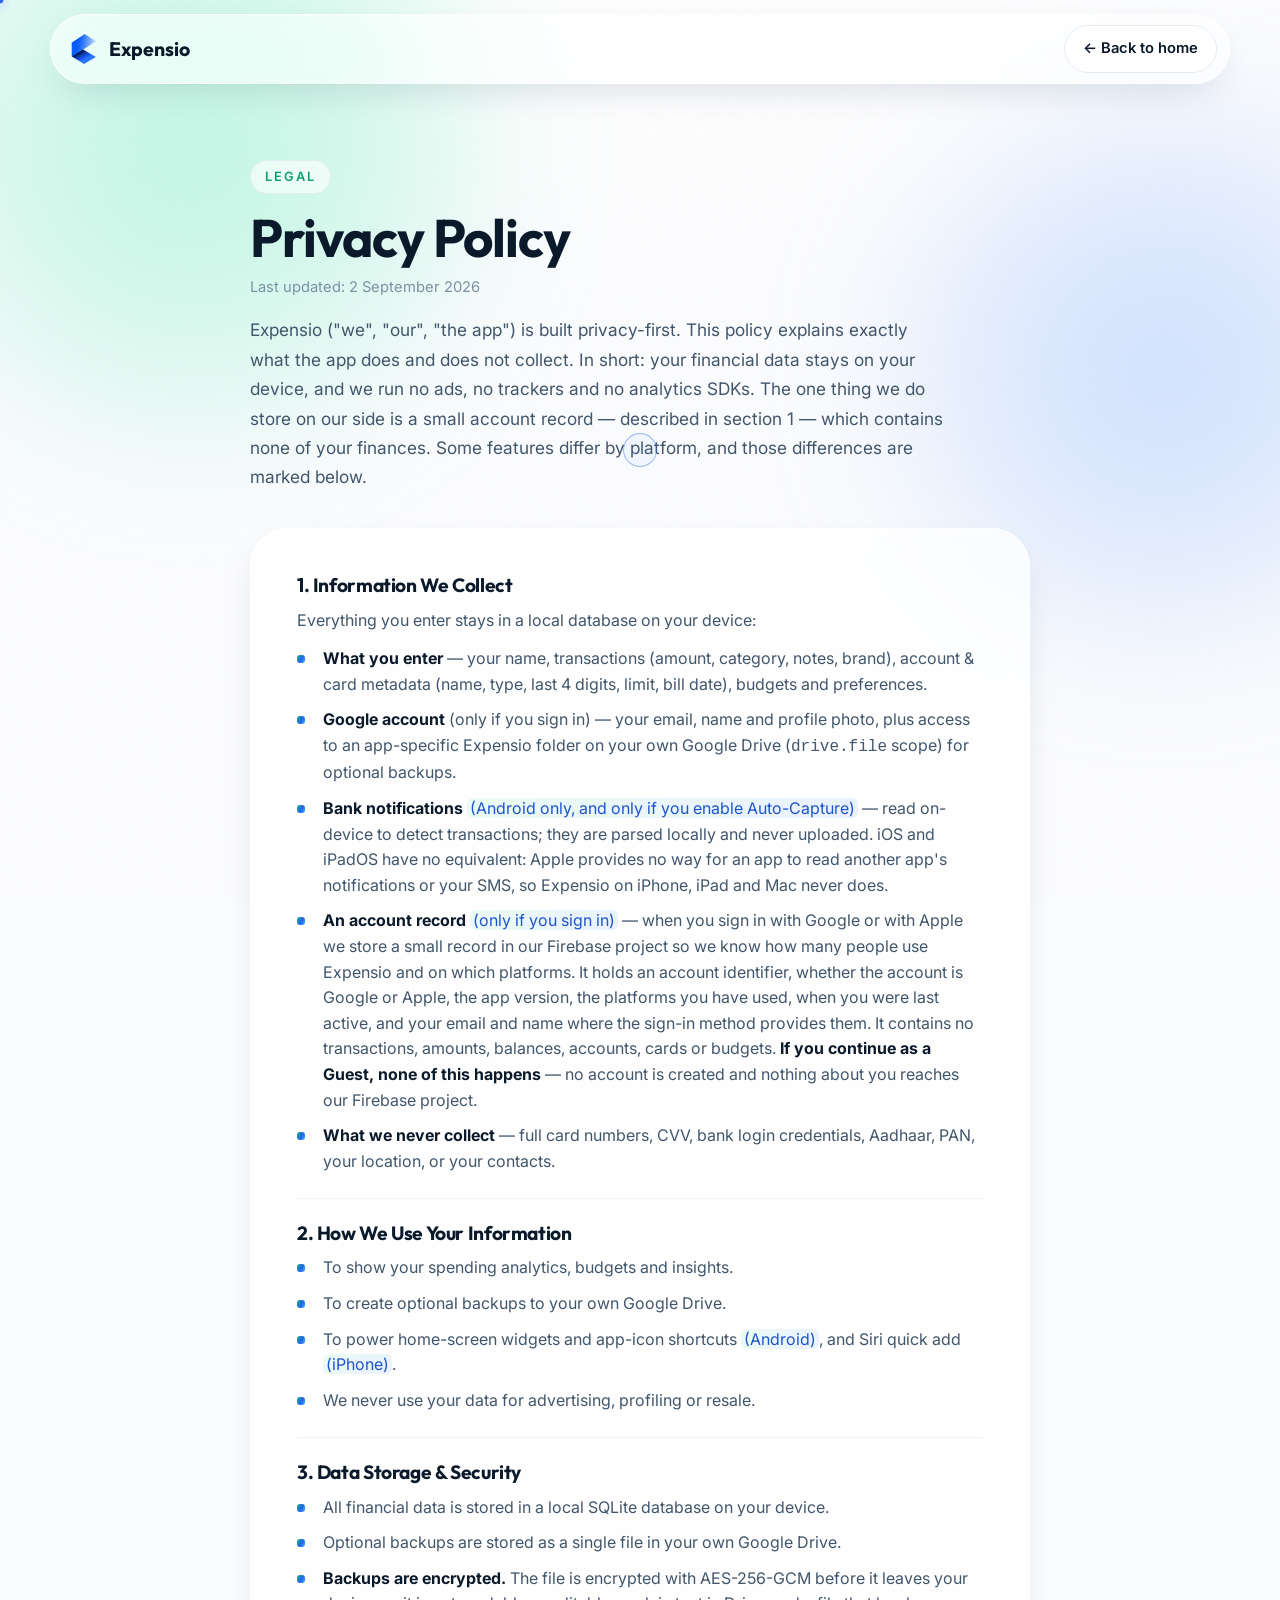
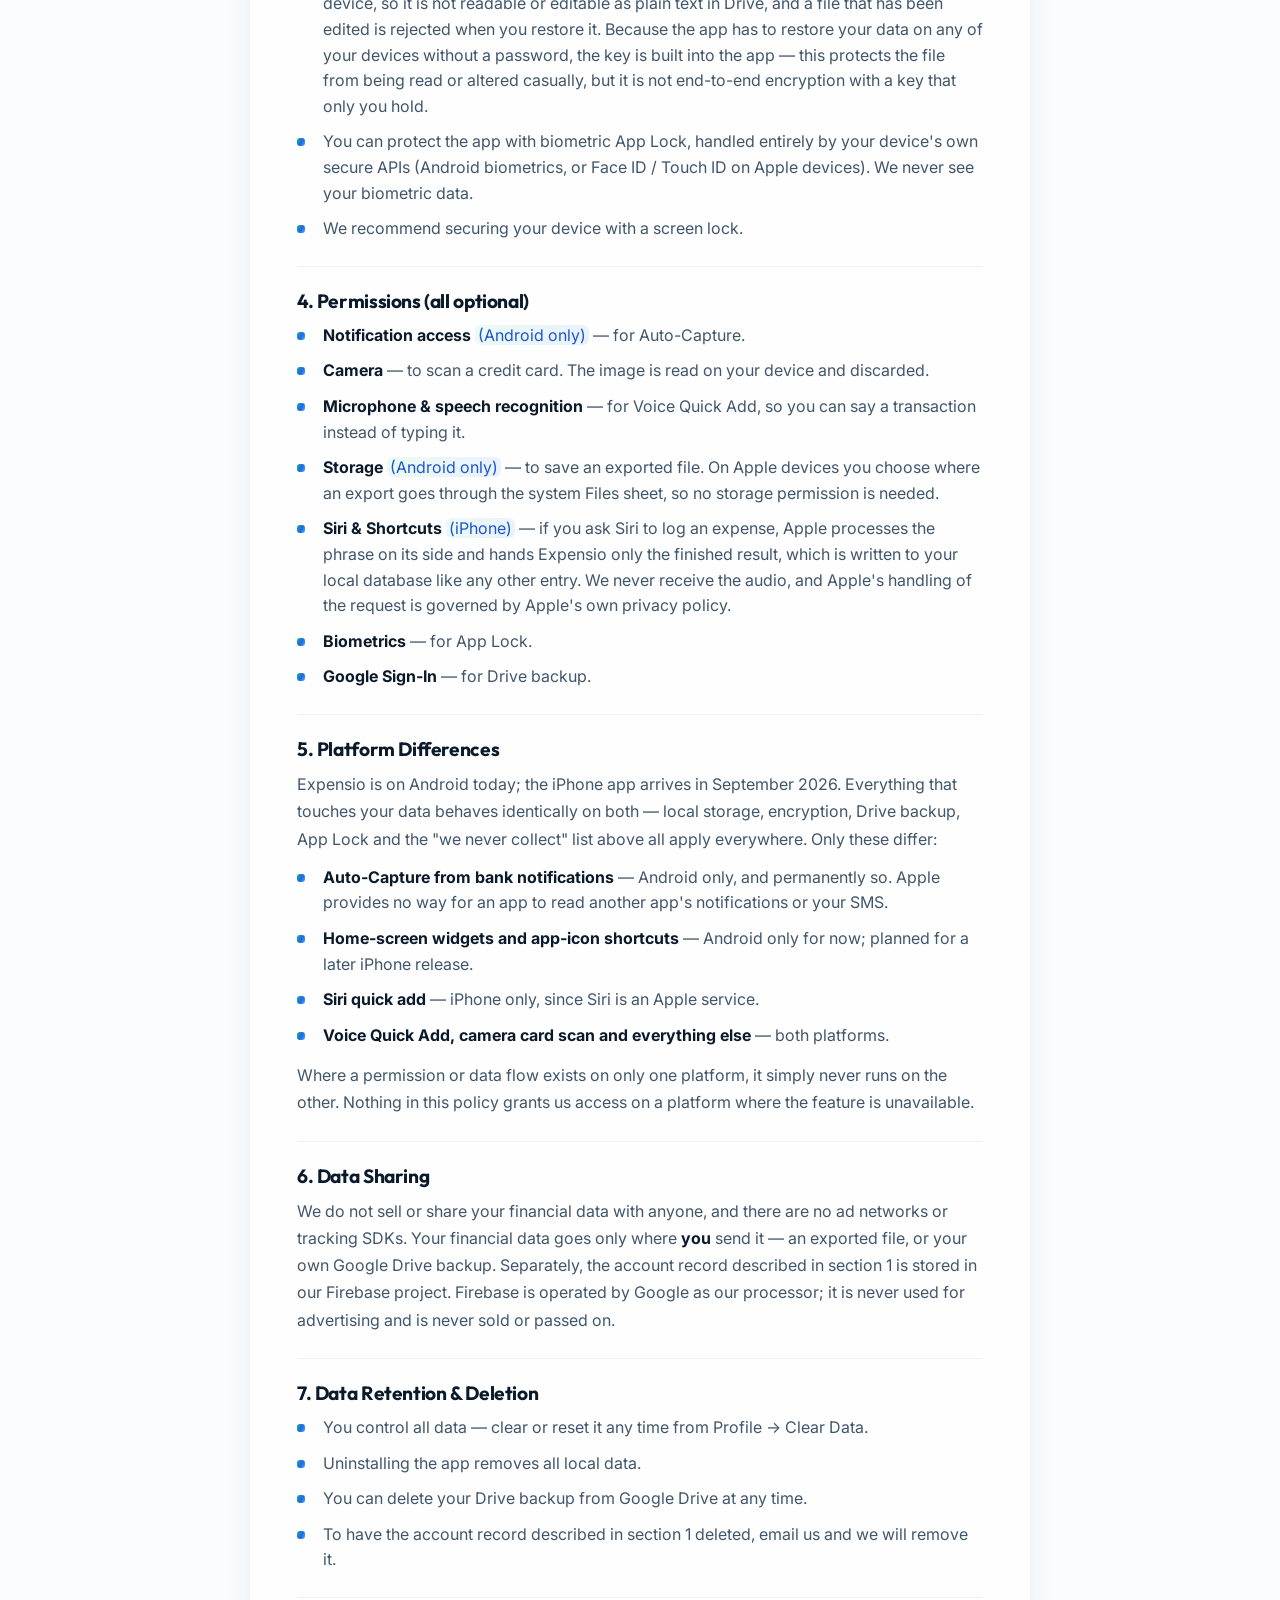
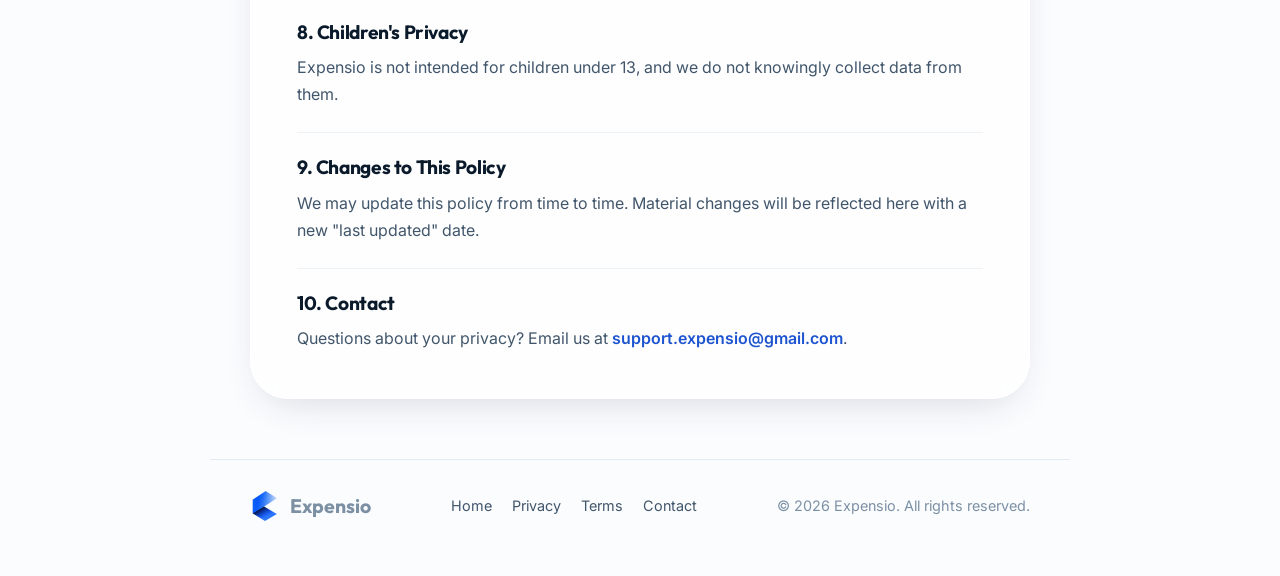
==== privacy.html @ c3a5a6cb "Add Expensio marketing site and web app Initial upload of the static site (landing page, web app, pr" ====
<!DOCTYPE html>
<html lang="en">
<head>
<meta charset="UTF-8" />
<meta name="viewport" content="width=device-width, initial-scale=1.0" />
<title>Privacy Policy — Expensio</title>
<meta name="description" content="Expensio is built privacy-first. Read exactly what the app does and does not collect — your financial data stays on your device." />
<link rel="icon" type="image/png" href="assets/mark.png?v=20260828" />
<link rel="preconnect" href="https://fonts.googleapis.com" />
<link rel="preconnect" href="https://fonts.gstatic.com" crossorigin />
<link href="https://fonts.googleapis.com/css2?family=Outfit:wght@400;500;600;700;800&family=Inter:wght@400;500;600;700&family=JetBrains+Mono:wght@500;600;700&display=swap" rel="stylesheet" />
<link rel="stylesheet" href="styles.css?v=20260828" />
</head>
<body>

<div class="mesh" aria-hidden="true">
  <span class="blob blob--mint"></span>
  <span class="blob blob--blue"></span>
  <div class="grain"></div>
</div>

<header class="nav" id="nav">
  <div class="nav__inner">
    <a href="index.html" class="brand"><img src="assets/mark.png?v=20260828" alt="" class="brand__mark" width="120" height="120" /><span class="brand__name">Expensio</span></a>
    <a href="index.html" class="btn btn--ghost btn--sm" style="margin-left:auto">← Back to home</a>
  </div>
</header>

<main class="legal">
  <span class="legal__eyebrow">Legal</span>
  <h1>Privacy Policy</h1>
  <p class="legal__updated">Last updated: 2 September 2026</p>
  <p class="legal__intro">Expensio ("we", "our", "the app") is built privacy-first. This policy explains exactly what the app does and does not collect. In short: your financial data stays on your device, and we run no ads, no trackers and no analytics SDKs. The one thing we do store on our side is a small account record — described in section 1 — which contains none of your finances. Some features differ by platform, and those differences are marked below.</p>

  <div class="legal__doc">
    <section>
      <h2>1. Information We Collect</h2>
      <p>Everything you enter stays in a local database on your device:</p>
      <ul>
        <li><strong>What you enter</strong> — your name, transactions (amount, category, notes, brand), account &amp; card metadata (name, type, last 4 digits, limit, bill date), budgets and preferences.</li>
        <li><strong>Google account</strong> (only if you sign in) — your email, name and profile photo, plus access to an app-specific Expensio folder on your own Google Drive (<code>drive.file</code> scope) for optional backups.</li>
        <li><strong>Bank notifications</strong> <em>(Android only, and only if you enable Auto-Capture)</em> — read on-device to detect transactions; they are parsed locally and never uploaded. iOS and iPadOS have no equivalent: Apple provides no way for an app to read another app's notifications or your SMS, so Expensio on iPhone, iPad and Mac never does.</li>
        <li><strong>An account record</strong> <em>(only if you sign in)</em> — when you sign in with Google or with Apple we store a small record in our Firebase project so we know how many people use Expensio and on which platforms. It holds an account identifier, whether the account is Google or Apple, the app version, the platforms you have used, when you were last active, and your email and name where the sign-in method provides them. It contains no transactions, amounts, balances, accounts, cards or budgets. <strong>If you continue as a Guest, none of this happens</strong> — no account is created and nothing about you reaches our Firebase project.</li>
        <li><strong>What we never collect</strong> — full card numbers, CVV, bank login credentials, Aadhaar, PAN, your location, or your contacts.</li>
      </ul>
    </section>
    <section>
      <h2>2. How We Use Your Information</h2>
      <ul>
        <li>To show your spending analytics, budgets and insights.</li>
        <li>To create optional backups to your own Google Drive.</li>
        <li>To power home-screen widgets and app-icon shortcuts <em>(Android)</em>, and Siri quick add <em>(iPhone)</em>.</li>
        <li>We never use your data for advertising, profiling or resale.</li>
      </ul>
    </section>
    <section>
      <h2>3. Data Storage &amp; Security</h2>
      <ul>
        <li>All financial data is stored in a local SQLite database on your device.</li>
        <li>Optional backups are stored as a single file in your own Google Drive.</li>
        <li><strong>Backups are encrypted.</strong> The file is encrypted with AES-256-GCM before it leaves your device, so it is not readable or editable as plain text in Drive, and a file that has been edited is rejected when you restore it. Because the app has to restore your data on any of your devices without a password, the key is built into the app — this protects the file from being read or altered casually, but it is not end-to-end encryption with a key that only you hold.</li>
        <li>You can protect the app with biometric App Lock, handled entirely by your device's own secure APIs (Android biometrics, or Face ID / Touch ID on Apple devices). We never see your biometric data.</li>
        <li>We recommend securing your device with a screen lock.</li>
      </ul>
    </section>
    <section>
      <h2>4. Permissions (all optional)</h2>
      <ul>
        <li><strong>Notification access</strong> <em>(Android only)</em> — for Auto-Capture.</li>
        <li><strong>Camera</strong> — to scan a credit card. The image is read on your device and discarded.</li>
        <li><strong>Microphone &amp; speech recognition</strong> — for Voice Quick Add, so you can say a transaction instead of typing it.</li>
        <li><strong>Storage</strong> <em>(Android only)</em> — to save an exported file. On Apple devices you choose where an export goes through the system Files sheet, so no storage permission is needed.</li>
        <li><strong>Siri &amp; Shortcuts</strong> <em>(iPhone)</em> — if you ask Siri to log an expense, Apple processes the phrase on its side and hands Expensio only the finished result, which is written to your local database like any other entry. We never receive the audio, and Apple's handling of the request is governed by Apple's own privacy policy.</li>
        <li><strong>Biometrics</strong> — for App Lock.</li>
        <li><strong>Google Sign-In</strong> — for Drive backup.</li>
      </ul>
    </section>
    <section>
      <h2>5. Platform Differences</h2>
      <p>Expensio is on Android today; the iPhone app arrives in September 2026. Everything that touches your data behaves identically on both — local storage, encryption, Drive backup, App Lock and the "we never collect" list above all apply everywhere. Only these differ:</p>
      <ul>
        <li><strong>Auto-Capture from bank notifications</strong> — Android only, and permanently so. Apple provides no way for an app to read another app's notifications or your SMS.</li>
        <li><strong>Home-screen widgets and app-icon shortcuts</strong> — Android only for now; planned for a later iPhone release.</li>
        <li><strong>Siri quick add</strong> — iPhone only, since Siri is an Apple service.</li>
        <li><strong>Voice Quick Add, camera card scan and everything else</strong> — both platforms.</li>
      </ul>
      <p>Where a permission or data flow exists on only one platform, it simply never runs on the other. Nothing in this policy grants us access on a platform where the feature is unavailable.</p>
    </section>
    <section>
      <h2>6. Data Sharing</h2>
      <p>We do not sell or share your financial data with anyone, and there are no ad networks or tracking SDKs. Your financial data goes only where <strong>you</strong> send it — an exported file, or your own Google Drive backup. Separately, the account record described in section 1 is stored in our Firebase project. Firebase is operated by Google as our processor; it is never used for advertising and is never sold or passed on.</p>
    </section>
    <section>
      <h2>7. Data Retention &amp; Deletion</h2>
      <ul>
        <li>You control all data — clear or reset it any time from Profile → Clear Data.</li>
        <li>Uninstalling the app removes all local data.</li>
        <li>You can delete your Drive backup from Google Drive at any time.</li>
        <li>To have the account record described in section 1 deleted, email us and we will remove it.</li>
      </ul>
    </section>
    <section>
      <h2>8. Children's Privacy</h2>
      <p>Expensio is not intended for children under 13, and we do not knowingly collect data from them.</p>
    </section>
    <section>
      <h2>9. Changes to This Policy</h2>
      <p>We may update this policy from time to time. Material changes will be reflected here with a new "last updated" date.</p>
    </section>
    <section>
      <h2>10. Contact</h2>
      <p>Questions about your privacy? Email us at <a href="mailto:support.expensio@gmail.com">support.expensio@gmail.com</a>.</p>
    </section>
  </div>
</main>

<footer class="legal__footer">
  <a href="index.html" class="brand"><img src="assets/mark.png?v=20260828" alt="" class="brand__mark" width="120" height="120" /><span class="brand__name">Expensio</span></a>
  <div class="legal__footlinks"><a href="index.html">Home</a><a href="privacy.html">Privacy</a><a href="terms.html">Terms</a><a href="mailto:support.expensio@gmail.com">Contact</a></div>
  <span>© 2026 Expensio. All rights reserved.</span>
</footer>

<script src="script.js?v=20260828"></script>
</body>
</html>
---- styles.css ----
/* ============================================================
   EXPENSIO — premium light marketing site
   Aesthetic: quiet-luxury fintech · warm white · mint+blue mesh
   ============================================================ */

:root{
  /* palette */
  --ink:        #0B1A2B;
  --ink-soft:   #41566B;
  --ink-faint:  #7C90A4;
  --line:       #E4ECF3;
  --line-soft:  #EEF3F8;
  --paper:      #FBFCFE;
  --paper-2:    #F4F8FB;
  --white:      #FFFFFF;

  --blue:       #2563EB;
  --blue-600:   #1E54CF;
  --blue-300:   #7CA8FF;
  --sky:        #38BDF8;
  --green:      #10B981;
  --green-600:  #0E9F70;
  --mint:       #34D399;
  --teal:       #14B8A6;
  --expense:    #E5484D;

  --grad-brand: linear-gradient(120deg,#10B981 0%,#2563EB 55%,#38BDF8 100%);
  --grad-soft:  linear-gradient(135deg,#EAFBF3 0%,#EAF1FF 100%);

  --shadow-sm:  0 2px 8px rgba(16,40,70,.05);
  --shadow-md:  0 14px 40px -16px rgba(16,40,70,.20);
  --shadow-lg:  0 40px 90px -30px rgba(16,40,70,.32);
  --shadow-glass: 0 20px 60px -22px rgba(20,70,120,.28);

  --r-sm: 14px; --r-md: 20px; --r-lg: 28px; --r-xl: 38px;
  --maxw: 1180px;
  --ease: cubic-bezier(.2,.7,.2,1);

  --font-d: "Outfit", system-ui, sans-serif;
  --font-b: "Inter", system-ui, sans-serif;
  --font-mono: "JetBrains Mono", ui-monospace, "SF Mono", monospace;
}

/* numerical / financial values — JetBrains Mono, tabular */
.mono,.count,.stat b,.tl__ver,.txn__amt,.capturedrow__amt,.hero__trust strong,
.nw-card b,.an-total,.bd-card .row b,.cc__no,.cc__btm b,.finalcta__meta{
  font-family:var(--font-mono);font-feature-settings:"tnum" 1,"ss01" 1;letter-spacing:-.01em
}

*{box-sizing:border-box;margin:0;padding:0}
html{scroll-behavior:smooth;-webkit-text-size-adjust:100%}
body{
  font-family:var(--font-b);
  background:var(--paper);
  color:var(--ink);
  line-height:1.6;
  font-size:17px;
  overflow-x:hidden;
  -webkit-font-smoothing:antialiased;
  text-rendering:optimizeLegibility;
}
a{color:inherit;text-decoration:none}
img{max-width:100%;display:block}
em{font-style:normal;background:var(--grad-soft);padding:0 .18em;border-radius:6px;color:var(--blue-600)}

h1,h2,h3,h4,h5{font-family:var(--font-d);font-weight:700;letter-spacing:-.02em;line-height:1.05;color:var(--ink)}
.grad-text{background:var(--grad-brand);-webkit-background-clip:text;background-clip:text;color:transparent}

/* ============ gradient mesh background ============ */
.mesh{position:fixed;inset:0;z-index:-2;overflow:hidden;background:
  radial-gradient(120% 80% at 50% -10%,#fff 0%,var(--paper) 55%);
}
.blob{position:absolute;border-radius:50%;filter:blur(70px);opacity:.5;will-change:transform}
.blob--mint{width:46vw;height:46vw;background:radial-gradient(circle,#7af0c4,#34d39900);top:-12vw;left:-8vw;animation:drift1 22s var(--ease) infinite alternate}
.blob--blue{width:42vw;height:42vw;background:radial-gradient(circle,#9cc0ff,#2563eb00);top:8vw;right:-12vw;animation:drift2 26s var(--ease) infinite alternate}
.blob--teal{width:34vw;height:34vw;background:radial-gradient(circle,#86f3e2,#14b8a600);top:120vh;left:-6vw;animation:drift1 28s var(--ease) infinite alternate}
.blob--sky{width:38vw;height:38vw;background:radial-gradient(circle,#bfe6ff,#38bdf800);top:210vh;right:-8vw;animation:drift2 30s var(--ease) infinite alternate}
@keyframes drift1{to{transform:translate3d(6vw,5vw,0) scale(1.12)}}
@keyframes drift2{to{transform:translate3d(-5vw,4vw,0) scale(1.08)}}
.grain{position:absolute;inset:0;opacity:.035;mix-blend-mode:multiply;
  background-image:url("data:image/svg+xml,%3Csvg xmlns='http://www.w3.org/2000/svg' width='160' height='160'%3E%3Cfilter id='n'%3E%3CfeTurbulence type='fractalNoise' baseFrequency='.9' numOctaves='2'/%3E%3C/filter%3E%3Crect width='100%25' height='100%25' filter='url(%23n)'/%3E%3C/svg%3E")}

/* ============ shared layout ============ */
section{position:relative;padding:120px clamp(20px,5vw,40px);max-width:var(--maxw);margin:0 auto}
.eyebrow{display:inline-block;font-family:var(--font-b);font-weight:600;font-size:.8rem;letter-spacing:.16em;text-transform:uppercase;color:var(--green-600);margin-bottom:18px;
  padding:6px 14px;border:1px solid var(--line);border-radius:100px;background:rgba(255,255,255,.6);backdrop-filter:blur(8px)}
.sec-head{text-align:center;max-width:720px;margin:0 auto 70px}
.sec-head h2{font-size:clamp(2rem,4.6vw,3.4rem)}
.sec-sub{margin-top:18px;color:var(--ink-soft);font-size:1.12rem}

/* ============ buttons ============ */
.btn{display:inline-flex;align-items:center;gap:10px;font-family:var(--font-b);font-weight:600;
  border-radius:100px;padding:15px 26px;transition:transform .3s var(--ease),box-shadow .3s var(--ease),background .3s;cursor:pointer;border:none;font-size:1rem;white-space:nowrap}
.btn:active{transform:scale(.97)}
.btn--play{background:var(--ink);color:#fff;box-shadow:0 14px 30px -12px rgba(11,26,43,.6)}
.btn--play:hover{transform:translateY(-3px);box-shadow:0 22px 44px -14px rgba(11,26,43,.55)}
.btn__pg-ico{display:grid;place-items:center}
.btn__pg-txt{display:flex;flex-direction:column;line-height:1.05;text-align:left}
.btn__pg-txt small{font-size:.6rem;letter-spacing:.12em;opacity:.7;font-weight:500;text-transform:uppercase}
.btn__pg-txt strong{font-size:1.06rem;font-weight:700;font-family:var(--font-d)}
.btn__pg{font-size:.85rem}
.btn--ghost{background:rgba(255,255,255,.7);color:var(--ink);border:1px solid var(--line);backdrop-filter:blur(8px)}
.btn--appstore{background:var(--ink);color:#fff;box-shadow:0 14px 30px -12px rgba(11,26,43,.6)}
.btn--appstore:hover{transform:translateY(-3px);box-shadow:0 22px 44px -14px rgba(11,26,43,.55)}
.btn--ghost:hover{transform:translateY(-3px);border-color:var(--blue-300);color:var(--blue-600)}
.btn--sm{padding:11px 18px;font-size:.92rem}
.btn--lg{padding:18px 32px}

/* ============ NAV ============ */
.nav{position:fixed;top:14px;left:0;right:0;z-index:100;display:flex;justify-content:center;padding:0 16px;transition:top .4s var(--ease)}
.nav__inner{position:relative;display:flex;align-items:center;gap:24px;width:100%;max-width:var(--maxw);
  padding:10px 12px 10px 18px;border-radius:100px;
  background:rgba(255,255,255,.62);backdrop-filter:blur(18px) saturate(1.4);
  border:1px solid rgba(255,255,255,.8);box-shadow:var(--shadow-md)}
.nav__toggle{display:none;flex-direction:column;justify-content:center;align-items:center;gap:5px;
  width:42px;height:42px;border:none;background:transparent;cursor:pointer;padding:0;flex-shrink:0}
.nav__toggle span{display:block;width:21px;height:2px;background:var(--ink);border-radius:2px;transition:transform .3s var(--ease),opacity .25s}
.nav.open .nav__toggle span:nth-child(1){transform:translateY(7px) rotate(45deg)}
.nav.open .nav__toggle span:nth-child(2){opacity:0}
.nav.open .nav__toggle span:nth-child(3){transform:translateY(-7px) rotate(-45deg)}
.brand{display:flex;align-items:center;gap:10px;font-family:var(--font-d);font-weight:700;font-size:1.22rem}
.brand__mark{width:30px;height:30px;object-fit:contain}
.brand__anim{display:block;height:24px;width:auto}
.brand--anim{gap:0}
.nav__links{display:flex;gap:28px;margin-left:auto;font-size:.96rem;font-weight:500;color:var(--ink-soft)}
.nav__links a{position:relative;transition:color .2s}
.nav__links a::after{content:"";position:absolute;left:0;bottom:-5px;width:0;height:2px;background:var(--grad-brand);border-radius:2px;transition:width .3s var(--ease)}
.nav__links a:hover{color:var(--ink)}
.nav__links a:hover::after{width:100%}
.nav .btn--play{margin-left:0}
.nav.scrolled .nav__inner{background:rgba(255,255,255,.85)}

/* ============ HERO ============ */
.hero{display:grid;grid-template-columns:1.05fr 1fr;gap:40px;align-items:center;padding-top:180px;padding-bottom:80px;min-height:92vh}
.pill{display:inline-flex;align-items:center;gap:9px;font-size:.86rem;font-weight:600;color:var(--ink-soft);
  background:rgba(255,255,255,.7);border:1px solid var(--line);backdrop-filter:blur(10px);
  padding:8px 16px;border-radius:100px;box-shadow:var(--shadow-sm);margin-bottom:26px}
.pill__dot{width:8px;height:8px;border-radius:50%;background:var(--green);box-shadow:0 0 0 4px rgba(16,185,129,.18);animation:pulse 2s infinite}
@keyframes pulse{50%{box-shadow:0 0 0 8px rgba(16,185,129,0)}}
.hero__title{font-size:clamp(2rem,4.6vw,3.4rem);line-height:1.05;font-weight:800}
.hero__sub{margin-top:26px;font-size:1.2rem;color:var(--ink-soft);max-width:520px}
.hero__cta{display:flex;gap:14px;margin-top:36px;flex-wrap:wrap}
.hero__trust{display:flex;align-items:center;gap:12px;margin-top:30px;font-size:.92rem;color:var(--ink-soft)}
.stars{color:#F5A524;letter-spacing:2px;font-size:1rem}
.hero__trust strong{color:var(--ink)}
.hero__legal{margin-top:14px;font-size:.82rem;color:var(--ink-faint)}
.hero__legal a{color:var(--ink-soft);font-weight:600;text-decoration:underline;text-underline-offset:2px;transition:color .2s}
.hero__legal a:hover{color:var(--blue-600)}

/* hero stage */
.hero__stage{position:relative;height:600px;display:grid;place-items:center}
.orbit{position:absolute;border-radius:50%;border:1.5px dashed rgba(37,99,235,.14)}
.orbit--1{width:430px;height:430px}
.orbit--2{width:560px;height:560px;border-color:rgba(16,185,129,.12)}

/* floating glass cards */
.floatcard{position:absolute;background:rgba(255,255,255,.72);backdrop-filter:blur(16px) saturate(1.3);
  border:1px solid rgba(255,255,255,.9);border-radius:20px;box-shadow:var(--shadow-glass);padding:14px 16px;z-index:5}
.floatcard--chart{top:34px;left:-6px;width:178px;animation:bob 6s ease-in-out infinite}
.floatcard--txn{bottom:96px;left:-30px;width:240px;display:flex;align-items:center;gap:11px;animation:bob 7s ease-in-out infinite .6s}
.floatcard--ring{top:80px;right:-22px;width:172px;display:flex;align-items:center;gap:12px;animation:bob 6.5s ease-in-out infinite .3s}
@keyframes bob{50%{transform:translateY(-14px)}}
.floatcard__head{display:flex;justify-content:space-between;align-items:center;font-size:.78rem;color:var(--ink-soft);font-weight:600;margin-bottom:8px}
.floatcard__head .up{color:var(--green-600);font-size:.74rem}
.spark svg{width:100%;height:42px}
.txn__ico{width:38px;height:38px;border-radius:11px;background:var(--grad-soft);display:grid;place-items:center;font-size:1.1rem;flex-shrink:0}
.txn__body{display:flex;flex-direction:column;line-height:1.2;min-width:0}
.txn__t{font-size:.82rem;font-weight:700}
.txn__m{font-size:.72rem;color:var(--ink-faint);white-space:nowrap;overflow:hidden;text-overflow:ellipsis}
.txn__amt{margin-left:auto;font-weight:700;color:var(--expense);font-size:.9rem}
.ring{position:relative;width:46px;height:46px;flex-shrink:0}
.ring svg{width:46px;height:46px}
.ring b{position:absolute;inset:0;display:grid;place-items:center;font-size:.72rem;font-weight:700;color:var(--blue)}
.ring__lbl{display:flex;flex-direction:column;line-height:1.25}
.ring__lbl span{font-size:.82rem;font-weight:700}
.ring__lbl small{font-size:.7rem;color:var(--ink-faint)}

/* ============ PHONE MOCKUP ============ */
.phone{--pw:300px;width:var(--pw);filter:drop-shadow(0 50px 80px rgba(16,40,70,.28))}
.phone--hero{z-index:3;animation:floatPhone 8s ease-in-out infinite}
@keyframes floatPhone{50%{transform:translateY(-16px)}}
.phone__frame{position:relative;background:linear-gradient(160deg,#1a2433,#0b1320);border-radius:46px;padding:11px;
  box-shadow:inset 0 0 0 2px rgba(255,255,255,.08),inset 0 0 0 7px #05080d}
.phone__notch{position:absolute;top:14px;left:50%;transform:translateX(-50%);width:42%;height:24px;background:#05080d;border-radius:0 0 16px 16px;z-index:6}
.phone__screen{position:relative;border-radius:36px;overflow:hidden;aspect-ratio:9/19.3;background:var(--paper-2)}
.phone__screen--sm{aspect-ratio:9/18.6}
/* real screenshots */
.phone__screen--img{aspect-ratio:286/630;background:#0b1320}
.phone__screen--img img{width:100%;height:100%;object-fit:cover;display:block}
.phone__frame:has(.phone__screen--img) .phone__notch{display:none}

/* ---- screens are drawn purely in CSS ---- */
.scr{position:absolute;inset:0;font-family:var(--font-b);padding:46px 16px 64px;overflow:hidden}
.scr *{box-sizing:border-box}
.scr__statusbar{position:absolute;top:16px;left:0;right:0;display:flex;justify-content:space-between;padding:0 22px;font-size:.62rem;font-weight:700;color:var(--ink)}
.scr__greet{font-size:.62rem;color:var(--ink-faint);font-weight:600}
.scr__name{font-family:var(--font-d);font-size:1rem;font-weight:700}
.scr-top{display:flex;align-items:center;justify-content:space-between;margin-bottom:14px}
.scr-av{width:34px;height:34px;border-radius:50%;background:var(--grad-brand);display:grid;place-items:center;color:#fff;font-size:.72rem;font-weight:700}
.scr-bell{width:34px;height:34px;border-radius:50%;background:#fff;border:1px solid var(--line);display:grid;place-items:center;font-size:.85rem;position:relative}
.scr-bell::after{content:"";position:absolute;top:8px;right:9px;width:6px;height:6px;border-radius:50%;background:var(--expense)}

.nw-card{background:linear-gradient(145deg,#1f5fe0,#2563eb 40%,#1746b8);border-radius:20px;padding:16px;color:#fff;box-shadow:0 16px 30px -14px rgba(37,99,235,.6);position:relative;overflow:hidden}
.nw-card::before{content:"";position:absolute;width:120px;height:120px;border-radius:50%;background:rgba(255,255,255,.12);top:-50px;right:-30px}
.nw-card small{font-size:.6rem;opacity:.85;font-weight:600;letter-spacing:.04em}
.nw-card b{display:block;font-family:var(--font-d);font-size:1.5rem;margin-top:3px;letter-spacing:-.02em}
.nw-pills{display:flex;gap:7px;margin-top:13px}
.nw-pill{flex:1;background:rgba(255,255,255,.16);border-radius:11px;padding:7px 9px}
.nw-pill i{font-size:.55rem;opacity:.85;font-style:normal;display:block}
.nw-pill span{font-size:.78rem;font-weight:700}

.scr-accts{display:flex;gap:8px;margin:13px 0}
.acct{flex:1;border-radius:14px;padding:9px 10px;color:#fff;position:relative;overflow:hidden}
.acct--g{background:linear-gradient(135deg,#10b981,#0e9f70)}
.acct--p{background:linear-gradient(135deg,#7c3aed,#5b21b6)}
.acct i{font-size:.55rem;font-style:normal;opacity:.85;display:block}
.acct b{font-size:.82rem;font-family:var(--font-d)}

.scr-sec{display:flex;justify-content:space-between;align-items:center;margin:14px 2px 9px}
.scr-sec span{font-family:var(--font-d);font-size:.82rem;font-weight:700}
.scr-sec a{font-size:.62rem;color:var(--blue);font-weight:600}

.tx{display:flex;align-items:center;gap:10px;background:#fff;border:1px solid var(--line-soft);border-radius:14px;padding:9px 11px;margin-bottom:8px}
.tx__i{width:32px;height:32px;border-radius:10px;display:grid;place-items:center;font-size:.92rem;flex-shrink:0}
.tx__b{display:flex;flex-direction:column;line-height:1.25;min-width:0}
.tx__t{font-size:.76rem;font-weight:700}
.tx__s{font-size:.6rem;color:var(--ink-faint)}
.tx__a{margin-left:auto;font-size:.8rem;font-weight:700}
.a-exp{color:var(--expense)}.a-inc{color:var(--green-600)}
.bg-food{background:#FEE9E3}.bg-shop{background:#E3F0FE}.bg-sal{background:#E4F8EE}.bg-trn{background:#E6F7F4}.bg-ent{background:#F1E9FE}

/* navbar inside phone */
.scr-nav{position:absolute;bottom:10px;left:14px;right:14px;height:46px;background:#fff;border:1px solid var(--line);border-radius:18px;display:flex;align-items:center;justify-content:space-around;box-shadow:0 8px 20px -10px rgba(16,40,70,.25)}
.scr-nav i{font-size:.95rem;color:var(--ink-faint);font-style:normal}
.scr-nav i.on{color:var(--blue)}
.scr-nav .fabx{width:38px;height:38px;border-radius:13px;background:var(--grad-brand);color:#fff;display:grid;place-items:center;font-size:1.1rem;margin-top:-16px;box-shadow:0 10px 18px -6px rgba(37,99,235,.6)}

/* analytics screen */
.an-total{font-family:var(--font-d);font-size:1.6rem;font-weight:800;margin-top:2px}
.an-chg{font-size:.64rem;color:var(--green-600);font-weight:700}
.an-tabs{display:flex;gap:5px;margin:12px 0}
.an-tab{font-size:.58rem;font-weight:600;padding:5px 9px;border-radius:100px;background:#fff;border:1px solid var(--line);color:var(--ink-soft)}
.an-tab.on{background:var(--ink);color:#fff;border-color:var(--ink)}
.an-bars{display:flex;align-items:flex-end;gap:7px;height:96px;background:#fff;border:1px solid var(--line-soft);border-radius:16px;padding:12px 12px 10px}
.an-bars span{flex:1;border-radius:6px 6px 3px 3px;background:linear-gradient(180deg,#7CA8FF,#2563EB)}
.an-bars span.hi{background:linear-gradient(180deg,#34D399,#10B981)}
.an-leg{margin-top:13px}
.an-cat{display:flex;align-items:center;gap:8px;margin-bottom:9px}
.an-cat b{width:9px;height:9px;border-radius:3px}
.an-cat span{font-size:.68rem;font-weight:600}
.an-cat small{margin-left:auto;font-size:.66rem;color:var(--ink-faint);font-weight:600}
.an-cat .bar{position:absolute}

/* budget screen */
.bd-card{background:#fff;border:1px solid var(--line-soft);border-radius:18px;padding:14px;margin-bottom:11px}
.bd-card .row{display:flex;justify-content:space-between;align-items:baseline}
.bd-card .row b{font-family:var(--font-d);font-size:1.05rem}
.bd-card .row small{font-size:.62rem;color:var(--ink-faint)}
.bd-bar{height:8px;border-radius:8px;background:var(--line);margin-top:9px;overflow:hidden}
.bd-bar i{display:block;height:100%;border-radius:8px}
.bd-lbl{display:flex;justify-content:space-between;margin-top:7px;font-size:.6rem;color:var(--ink-soft);font-weight:600}
.bd-row{display:flex;align-items:center;gap:9px;background:#fff;border:1px solid var(--line-soft);border-radius:13px;padding:9px 11px;margin-bottom:8px}
.bd-row .ic{width:28px;height:28px;border-radius:9px;display:grid;place-items:center;font-size:.82rem}
.bd-row .nm{font-size:.72rem;font-weight:700}
.bd-row .st{margin-left:auto;font-size:.56rem;font-weight:700;padding:3px 7px;border-radius:100px}
.st-safe{background:#E4F8EE;color:var(--green-600)}.st-warn{background:#FFF3DC;color:#B7791F}.st-over{background:#FDE5E5;color:var(--expense)}

/* credit card screen */
.cc{border-radius:18px;padding:16px;color:#fff;height:150px;display:flex;flex-direction:column;justify-content:space-between;position:relative;overflow:hidden;box-shadow:0 18px 34px -16px rgba(0,0,0,.45)}
.cc--hdfc{background:linear-gradient(135deg,#0f2a5e,#1e54cf)}
.cc::after{content:"";position:absolute;width:140px;height:140px;border-radius:50%;background:rgba(255,255,255,.08);bottom:-60px;right:-30px}
.cc__top{display:flex;justify-content:space-between;align-items:center}
.cc__chip{width:30px;height:22px;border-radius:5px;background:linear-gradient(135deg,#f5d98b,#caa94a)}
.cc__brand{font-family:var(--font-d);font-weight:700;font-size:.82rem;letter-spacing:.02em}
.cc__no{font-size:.92rem;letter-spacing:.14em;font-weight:600}
.cc__btm{display:flex;justify-content:space-between;align-items:flex-end;font-size:.58rem}
.cc__btm b{font-size:.74rem;display:block;font-family:var(--font-d)}
.cc-util{background:#fff;border:1px solid var(--line-soft);border-radius:16px;padding:13px;margin-top:12px}
.cc-util .row{display:flex;justify-content:space-between;font-size:.64rem;color:var(--ink-soft);font-weight:600;margin-bottom:8px}
.cc-util .row b{color:var(--ink);font-family:var(--font-d);font-size:.78rem}

/* ai screen */
.ai-head{display:flex;align-items:center;gap:9px;margin-bottom:14px}
.ai-head .lg{width:34px;height:34px;border-radius:11px;background:var(--grad-brand);display:grid;place-items:center;color:#fff;font-size:1rem}
.ai-head b{font-family:var(--font-d);font-size:.92rem}
.ai-head small{font-size:.58rem;color:var(--ink-faint);display:block}
.bub{max-width:84%;padding:10px 13px;border-radius:16px;font-size:.72rem;line-height:1.45;margin-bottom:9px}
.bub--u{background:var(--blue);color:#fff;margin-left:auto;border-bottom-right-radius:5px}
.bub--a{background:#fff;border:1px solid var(--line-soft);border-bottom-left-radius:5px}
.bub--a b{color:var(--blue-600)}
.ai-input{position:absolute;bottom:12px;left:14px;right:14px;height:40px;background:#fff;border:1px solid var(--line);border-radius:100px;display:flex;align-items:center;padding:0 6px 0 16px;font-size:.66rem;color:var(--ink-faint)}
.ai-input .snd{margin-left:auto;width:30px;height:30px;border-radius:50%;background:var(--grad-brand);display:grid;place-items:center;color:#fff;font-size:.8rem}

/* ============ STRIP MARQUEE ============ */
.strip{max-width:none;padding:0;margin:0;overflow:hidden;border-top:1px solid var(--line-soft);border-bottom:1px solid var(--line-soft);background:rgba(255,255,255,.5);backdrop-filter:blur(6px)}
.strip__track{display:flex;align-items:center;gap:30px;white-space:nowrap;padding:20px 0;width:max-content;animation:marq 32s linear infinite;font-family:var(--font-d);font-weight:600;font-size:1.05rem;color:var(--ink-soft)}
.strip__track i{color:var(--mint);font-style:normal}
@keyframes marq{to{transform:translateX(-50%)}}

/* ============ AUTODETECT ============ */
.autodetect{display:grid;grid-template-columns:1fr 1fr;gap:60px;align-items:center}
.autodetect__copy h2{font-size:clamp(1.9rem,4vw,3rem);margin-top:6px}
.autodetect__copy>p{margin:22px 0;color:var(--ink-soft);font-size:1.1rem;max-width:520px}
.ticks{list-style:none;margin:0 0 30px;display:grid;gap:13px}
.ticks li{position:relative;padding-left:34px;font-size:.98rem;color:var(--ink-soft)}
.ticks li::before{content:"✓";position:absolute;left:0;top:0;width:22px;height:22px;border-radius:7px;background:var(--grad-soft);color:var(--green-600);font-weight:800;font-size:.74rem;display:grid;place-items:center}
.ticks strong{color:var(--ink)}
.autodetect__demo{display:grid;justify-items:center;gap:0}
.banknotif{width:100%;max-width:380px;background:rgba(255,255,255,.8);backdrop-filter:blur(14px);border:1px solid var(--line);border-radius:var(--r-md);padding:16px 18px;box-shadow:var(--shadow-glass)}
.banknotif__bar{display:flex;justify-content:space-between;font-size:.72rem;font-weight:700;color:var(--ink-soft);margin-bottom:8px}
.banknotif__app{color:var(--ink)}
.banknotif p{font-size:.86rem;color:var(--ink-soft);line-height:1.5}
.flowarrow{display:grid;justify-items:center;gap:2px;padding:8px 0}
.flowarrow__lbl{font-size:.66rem;color:var(--green-600);font-weight:700;letter-spacing:.04em}
.capturedrow{width:100%;max-width:380px;display:flex;align-items:center;gap:13px;background:#fff;border:1px solid var(--line);border-radius:var(--r-md);padding:14px 16px;box-shadow:var(--shadow-md);position:relative}
.capturedrow__ico{width:42px;height:42px;border-radius:13px;background:#FEE9E3;display:grid;place-items:center;font-size:1.25rem}
.capturedrow__b{display:flex;flex-direction:column}
.capturedrow__t{font-weight:700}
.capturedrow__s{font-size:.74rem;color:var(--ink-faint)}
.capturedrow__amt{margin-left:auto;font-weight:800;color:var(--expense);font-family:var(--font-d)}
.capturedrow__badge{position:absolute;top:-10px;right:14px;font-size:.62rem;font-weight:800;color:#fff;background:var(--green);padding:3px 9px;border-radius:100px;box-shadow:0 6px 12px -4px rgba(16,185,129,.6)}

/* ============ FEATURES GRID ============ */
.fgrid{display:grid;grid-template-columns:repeat(3,1fr);gap:18px}
.fcard{background:rgba(255,255,255,.66);backdrop-filter:blur(12px);border:1px solid rgba(255,255,255,.85);
  border-radius:var(--r-lg);padding:30px 26px;box-shadow:var(--shadow-md);transition:transform .4s var(--ease),box-shadow .4s var(--ease);position:relative;overflow:hidden}
.fcard::before{content:"";position:absolute;inset:0;border-radius:inherit;padding:1px;background:linear-gradient(140deg,rgba(16,185,129,.4),transparent 40%,rgba(37,99,235,.3));-webkit-mask:linear-gradient(#000 0 0) content-box,linear-gradient(#000 0 0);-webkit-mask-composite:xor;mask-composite:exclude;opacity:0;transition:opacity .4s}
.fcard:hover{transform:translateY(-7px);box-shadow:var(--shadow-lg)}
.fcard:hover::before{opacity:1}
.fcard::after{content:"";position:absolute;inset:0;border-radius:inherit;opacity:0;pointer-events:none;z-index:0;transition:opacity .4s var(--ease);
  background:radial-gradient(240px circle at var(--mx,50%) var(--my,50%),rgba(37,99,235,.12),transparent 62%)}
.fcard:hover::after{opacity:1}
.fcard>*{position:relative;z-index:1}
.fcard__ico{width:54px;height:54px;border-radius:16px;display:grid;place-items:center;margin-bottom:20px;box-shadow:var(--shadow-sm);transition:transform .45s var(--ease),box-shadow .45s var(--ease)}
.fcard__ico svg{width:26px;height:26px;fill:none;stroke-width:1.9;stroke-linecap:round;stroke-linejoin:round;transition:transform .45s var(--ease)}
.fcard:hover .fcard__ico{transform:translateY(-4px) scale(1.08);box-shadow:0 12px 24px -8px rgba(37,99,235,.4)}
.fcard:hover .fcard__ico svg{animation:statwiggle .6s var(--ease)}
.ico--green{background:linear-gradient(135deg,#d6f8e8,#b5f0d4)}.ico--green svg{stroke:var(--green-600)}
.ico--mint{background:linear-gradient(135deg,#d4f7ef,#bff0e6)}.ico--mint svg{stroke:var(--teal)}
.ico--blue{background:linear-gradient(135deg,#dce9ff,#c6dcff)}.ico--blue svg{stroke:var(--blue)}
.ico--sky{background:linear-gradient(135deg,#d9f1ff,#c2e8ff)}.ico--sky svg{stroke:var(--sky)}
.fcard h3{font-size:1.18rem;margin-bottom:9px}
.fcard p{font-size:.95rem;color:var(--ink-soft)}
/* Platform caveats. Auto-capture is Android-only — Apple gives no app access to notifications or
   SMS — so the claim is qualified wherever it is made rather than only in the legal pages. */
.pill__note{font-weight:500;opacity:.62}
.autodetect__plat{margin:0 0 22px;max-width:520px;font-size:.92rem;line-height:1.6;color:var(--ink-soft);
  padding:13px 16px;border-radius:14px;background:rgba(37,99,235,.05);border:1px solid rgba(37,99,235,.13)}
.autodetect__plat strong{color:var(--ink)}
.fcard__note{margin-top:12px;padding-top:12px;border-top:1px solid var(--line,rgba(0,0,0,.08));
  font-size:.83rem;line-height:1.5;color:var(--ink-soft);opacity:.85}


/* ============ SHOWCASE — 3D COVERFLOW ============ */
.cover{position:relative;height:600px;display:flex;align-items:center;justify-content:center;perspective:2000px;margin-top:4px;overflow:hidden}
.cover__glow{position:absolute;width:min(620px,80vw);height:440px;border-radius:50%;z-index:0;
  background:radial-gradient(circle at 50% 46%,rgba(37,99,235,.20),rgba(16,185,129,.12) 42%,transparent 68%);filter:blur(26px);animation:coverglow 7s ease-in-out infinite}
@keyframes coverglow{50%{transform:scale(1.09);opacity:.82}}
.cover__stage{position:relative;width:100%;max-width:900px;height:100%;transform-style:preserve-3d}
.cslide{position:absolute;top:50%;left:50%;width:282px;cursor:pointer;
  transition:transform .8s cubic-bezier(.22,.75,.18,1),opacity .6s ease,filter .6s ease;will-change:transform,opacity;backface-visibility:hidden}
.cslide .phone{--pw:282px;width:100%;transition:filter .55s var(--ease)}
.cslide:not(.is-active){filter:saturate(.92)}
.cslide:not(.is-active) .phone{filter:drop-shadow(0 26px 46px rgba(16,40,70,.20)) brightness(.94)}
.cslide.is-active{cursor:default}
.cslide.is-active .phone{filter:drop-shadow(0 52px 84px rgba(16,40,70,.36));animation:coverbob 6s ease-in-out infinite}
@keyframes coverbob{50%{transform:translateY(-12px)}}
/* subtle reflection sheen on the active screen */
.cslide.is-active .phone__frame::after{content:"";position:absolute;inset:11px;border-radius:36px;pointer-events:none;
  background:linear-gradient(135deg,rgba(255,255,255,.22),transparent 38%);mix-blend-mode:screen;z-index:7}

.cover__nav{position:absolute;top:50%;transform:translateY(-50%);z-index:30;width:54px;height:54px;border-radius:50%;
  border:1px solid var(--line);background:rgba(255,255,255,.82);backdrop-filter:blur(10px);font-size:1.6rem;color:var(--ink);
  cursor:pointer;box-shadow:var(--shadow-md);display:grid;place-items:center;transition:transform .3s var(--ease),color .3s,background .3s}
.cover__nav:hover{color:var(--blue);background:#fff;transform:translateY(-50%) scale(1.12)}
.cover__nav--prev{left:1%}
.cover__nav--next{right:1%}

.cover__meta{display:flex;flex-direction:column;align-items:center;gap:16px;margin-top:14px}
.cover__cap{font-family:var(--font-d);font-weight:700;font-size:1.4rem;color:var(--ink);text-align:center;letter-spacing:-.01em}
.cover__cap.swap{animation:capswap .55s var(--ease)}
@keyframes capswap{from{opacity:0;transform:translateY(10px)}to{opacity:1;transform:none}}
.cover__dots{display:flex;gap:9px;justify-content:center}
.cover__dots button{width:9px;height:9px;border-radius:50%;border:none;background:var(--line);cursor:pointer;transition:all .3s var(--ease);padding:0}
.cover__dots button.on{width:28px;border-radius:100px;background:var(--grad-brand)}
@media(max-width:560px){
  .cover{height:520px}
  .cslide{width:236px}.cslide .phone{--pw:236px}
  .cover__nav{width:44px;height:44px;font-size:1.3rem}
  .cover__cap{font-size:1.15rem}
}

/* ============ WHY (alternating) ============ */
.whyrow{display:grid;grid-template-columns:1fr 1fr;gap:54px;align-items:center;margin-bottom:90px}
.whyrow:last-child{margin-bottom:0}
.whyrow--rev .whyrow__text{order:2}
.whyrow__num{font-family:var(--font-d);font-size:3rem;font-weight:800;background:var(--grad-brand);-webkit-background-clip:text;background-clip:text;color:transparent;line-height:1;display:block;margin-bottom:14px}
.whyrow__text h3{font-size:clamp(1.6rem,3vw,2.3rem);margin-bottom:16px}
.whyrow__text p{color:var(--ink-soft);font-size:1.08rem;max-width:460px}
.whyrow__art{display:grid;place-items:center}
.mini.phone{--pw:240px}
.illus{width:300px;height:300px;border-radius:var(--r-xl);background:var(--grad-soft);border:1px solid rgba(255,255,255,.9);box-shadow:var(--shadow-glass);display:grid;place-items:center;position:relative;overflow:hidden}
.illus--speed .illus__bars{display:flex;align-items:flex-end;gap:12px;height:140px}
.illus--speed .illus__bars span{width:22px;border-radius:8px;background:var(--grad-brand);animation:eq 1.4s ease-in-out infinite}
.illus--speed .illus__bars span:nth-child(1){height:40%;animation-delay:0s}
.illus--speed .illus__bars span:nth-child(2){height:78%;animation-delay:.15s}
.illus--speed .illus__bars span:nth-child(3){height:55%;animation-delay:.3s}
.illus--speed .illus__bars span:nth-child(4){height:92%;animation-delay:.45s}
.illus--speed .illus__bars span:nth-child(5){height:64%;animation-delay:.6s}
@keyframes eq{50%{transform:scaleY(.6)}}
.illus__chip{position:absolute;bottom:30px;background:#fff;border:1px solid var(--line);border-radius:100px;padding:7px 16px;font-weight:700;font-size:.84rem;color:var(--green-600);box-shadow:var(--shadow-md)}
.illus--privacy svg{width:150px;height:150px}
.illus__tag{position:absolute;bottom:34px;background:#fff;border:1px solid var(--line);border-radius:100px;padding:7px 16px;font-weight:700;font-size:.82rem;color:var(--blue-600);box-shadow:var(--shadow-md)}

/* ============ PRIVACY-FIRST ARCHITECTURE ============ */
.arch{max-width:var(--maxw)}
.arch__eyebrow{display:inline-flex;align-items:center;gap:8px;font-family:var(--font-b);font-weight:700;font-size:.78rem;letter-spacing:.14em;text-transform:uppercase;color:var(--blue);
  padding:8px 18px;border:1px solid rgba(37,99,235,.4);border-radius:100px;background:rgba(37,99,235,.06);margin-bottom:22px}
.arch .sec-head h2{font-size:clamp(2.1rem,5vw,3.6rem)}

/* mode swap: default shows .m-local, .is-cloud shows .m-cloud */
.arch .m-cloud{display:none}
.arch.is-cloud .m-local{display:none}
.arch.is-cloud .m-cloud{display:revert}

/* toggle */
.arch__toggle{display:flex;width:fit-content;gap:4px;margin:0 auto 50px;padding:6px;border-radius:100px;
  background:var(--paper-2);border:1px solid var(--line);box-shadow:var(--shadow-sm)}
.arch__tab{display:inline-flex;align-items:center;gap:9px;font-family:var(--font-b);font-weight:600;font-size:.98rem;color:var(--ink-soft);
  padding:12px 22px;border-radius:100px;border:none;background:transparent;cursor:pointer;transition:all .35s var(--ease)}
.arch__tab svg{fill:none;stroke:currentColor;stroke-width:1.7;stroke-linecap:round;stroke-linejoin:round;opacity:.8}
.arch__tab span{opacity:.7;font-weight:500}
.arch__tab.is-active{background:#fff;color:var(--blue);box-shadow:var(--shadow-md)}
.arch__tab.is-active svg{opacity:1}
.arch__livedot{width:8px;height:8px;border-radius:50%;background:var(--green);box-shadow:0 0 0 4px rgba(16,185,129,.18);animation:pulse 2s infinite}
.arch__tab:not(.is-active) .arch__livedot{display:none}

.arch__grid{display:grid;grid-template-columns:1.25fr 1fr;gap:22px;align-items:stretch}

/* LEFT stage */
.arch__stage{position:relative;background:rgba(255,255,255,.72);backdrop-filter:blur(12px);border:1px solid rgba(255,255,255,.9);
  border-radius:var(--r-xl);padding:30px;box-shadow:var(--shadow-md);overflow:hidden}
.arch__fingerprint{position:absolute;top:50px;right:30px;width:180px;color:var(--blue);opacity:.05;pointer-events:none}
.arch__stage-head{display:flex;justify-content:space-between;align-items:flex-start;gap:14px;padding-bottom:18px;border-bottom:1px solid var(--line);position:relative;z-index:1}
.arch__stage-title{display:flex;align-items:center;gap:9px;font-family:var(--font-d);font-size:1.05rem;font-weight:700;text-transform:uppercase;letter-spacing:.02em}
.arch__si{font-size:1.05rem}
.arch__stage-sub{font-size:.86rem;color:var(--ink-soft);margin-top:5px}
.arch__statusbadge{display:inline-flex;align-items:center;gap:7px;flex-shrink:0;font-size:.7rem;font-weight:800;text-transform:uppercase;letter-spacing:.05em;
  padding:7px 13px;border-radius:100px;white-space:nowrap}
.arch__statusbadge i{width:8px;height:8px;border-radius:50%}
.arch:not(.is-cloud) .arch__statusbadge{color:var(--green-600);background:rgba(16,185,129,.1)}
.arch:not(.is-cloud) .arch__statusbadge i{background:var(--green);box-shadow:0 0 0 3px rgba(16,185,129,.2);animation:pulse 2s infinite}
.arch.is-cloud .arch__statusbadge{color:var(--blue);background:rgba(37,99,235,.1)}
.arch.is-cloud .arch__statusbadge i{background:var(--blue);box-shadow:0 0 0 3px rgba(37,99,235,.2);animation:pulse 2s infinite}

/* flow diagram */
.arch__flow{display:grid;grid-template-columns:auto 1fr auto;align-items:center;gap:10px;padding:38px 4px;position:relative;z-index:1}
.node{display:grid;justify-items:center;gap:7px;text-align:center;width:128px;padding:16px 12px;border-radius:18px;transition:all .4s var(--ease)}
.node--device{background:var(--ink);color:#fff;box-shadow:0 16px 30px -16px rgba(11,26,43,.6)}
.node__ico{width:42px;height:42px;border-radius:12px;display:grid;place-items:center;background:rgba(255,255,255,.1)}
.node--device .node__ico svg{stroke:#fff;fill:none;stroke-width:1.6}
.node__name{font-family:var(--font-d);font-weight:700;font-size:.84rem}
.node__tag{font-family:var(--font-mono);font-size:.62rem;font-weight:600;padding:3px 9px;border-radius:7px}
.node--device .node__tag{background:rgba(16,185,129,.18);color:var(--mint);border:1px solid rgba(16,185,129,.3)}
/* cloud node states */
.arch:not(.is-cloud) .node--cloud{background:var(--paper-2);border:1px dashed var(--line);color:var(--ink-faint);opacity:.65}
.arch:not(.is-cloud) .node--cloud .node__ico{background:rgba(124,144,164,.12)}
.arch:not(.is-cloud) .node--cloud .node__ico svg{stroke:var(--ink-faint)}
.arch:not(.is-cloud) .node--cloud .node__tag{background:rgba(124,144,164,.14);color:var(--ink-faint)}
.arch.is-cloud .node--cloud{background:rgba(37,99,235,.08);border:1px solid rgba(37,99,235,.35);color:var(--blue-600);box-shadow:0 14px 30px -16px rgba(37,99,235,.5);animation:cloudpulse 2.6s ease-in-out infinite}
.arch.is-cloud .node--cloud .node__ico{background:rgba(37,99,235,.14)}
.arch.is-cloud .node--cloud .node__ico svg{stroke:var(--blue);animation:bob 3s ease-in-out infinite}
.arch.is-cloud .node--cloud .node__tag{background:rgba(37,99,235,.14);color:var(--blue-600)}
@keyframes cloudpulse{50%{box-shadow:0 14px 36px -14px rgba(37,99,235,.7)}}

/* wire */
.wire{position:relative;height:64px;display:flex;align-items:center;justify-content:center}
.wire__track{position:absolute;left:0;right:0;top:50%;height:3px;border-radius:3px;transform:translateY(-50%)}
.arch:not(.is-cloud) .wire__track{height:0;border-top:2px dashed var(--expense);opacity:.55;background:none}
.arch.is-cloud .wire__track{background:linear-gradient(90deg,#cfe0ff,#9cc0ff)}
.wire__flow{position:absolute;top:50%;left:0;width:35%;height:3px;transform:translateY(-50%);border-radius:3px;
  background:linear-gradient(90deg,transparent,var(--blue),transparent);animation:flow 1.9s linear infinite}
.pkt{position:absolute;top:50%;width:9px;height:9px;border-radius:50%;background:var(--blue);margin-top:-4.5px;
  box-shadow:0 0 10px 2px rgba(37,99,235,.6);animation:pktmove 2.1s linear infinite}
.pkt:nth-child(3){animation-delay:.7s}
.pkt:nth-child(4){animation-delay:1.4s}
.arch:not(.is-cloud) .wire__flow,.arch:not(.is-cloud) .pkt{display:none}
@keyframes flow{0%{transform:translate(-110%,-50%)}100%{transform:translate(330%,-50%)}}
@keyframes pktmove{0%{left:2%;opacity:0}12%{opacity:1}88%{opacity:1}100%{left:98%;opacity:0}}
.wire__mid{position:relative;z-index:2;display:flex;flex-direction:column;align-items:center;gap:7px}
.wire__x{width:26px;height:26px;border-radius:50%;background:#fff;border:1.5px solid var(--expense);color:var(--expense);display:grid;place-items:center;font-size:.8rem;font-weight:800;box-shadow:var(--shadow-sm);animation:blockpulse 2s ease-in-out infinite}
@keyframes blockpulse{50%{box-shadow:0 0 0 7px rgba(229,72,77,.12)}}
.wire__lock{width:26px;height:26px;border-radius:50%;background:#fff;border:1.5px solid var(--blue);color:var(--blue);display:grid;place-items:center;box-shadow:0 0 0 4px rgba(37,99,235,.12)}
.wire__lbl{font-family:var(--font-mono);font-size:.6rem;font-weight:700;letter-spacing:.06em;padding:3px 9px;border-radius:6px;white-space:nowrap}
.wire__lbl--no{color:var(--expense);background:rgba(229,72,77,.1)}
.wire__lbl--e2ee{color:var(--blue);background:rgba(37,99,235,.1)}

/* terminal */
.terminal{position:relative;z-index:1;background:#0c1626;border:1px solid #1c2b42;border-radius:18px;overflow:hidden;margin-top:6px}
.terminal__top{display:flex;justify-content:space-between;align-items:center;padding:12px 16px;border-bottom:1px solid #1c2b42;
  font-family:var(--font-mono);font-size:.66rem;font-weight:700;letter-spacing:.1em;text-transform:uppercase;color:#5b7088}
.terminal__run{display:inline-flex;align-items:center;gap:6px;color:var(--mint)}
.terminal__run i{width:7px;height:7px;border-radius:50%;background:var(--mint);box-shadow:0 0 6px 1px rgba(52,211,153,.7);animation:pulse 1.6s infinite}
.terminal__body{padding:14px 16px;font-family:var(--font-mono);font-size:.74rem;line-height:1.9;color:#aab8cc}
.terminal__body p{opacity:0;transform:translateY(4px);animation:logline .5s var(--ease) forwards}
.terminal__body p:nth-child(1){animation-delay:.15s}
.terminal__body p:nth-child(2){animation-delay:.55s}
.terminal__body p:nth-child(3){animation-delay:.95s}
@keyframes logline{to{opacity:1;transform:none}}
.terminal .tg{color:#4d6181}
.terminal .ti{color:var(--mint)}
.terminal .tb{color:var(--blue-300)}
.terminal .tgreen{color:var(--mint)}
.cursor{display:inline-block;width:7px;height:13px;background:var(--mint);margin-left:5px;vertical-align:middle;animation:blink 1.1s steps(1) infinite}
@keyframes blink{50%{opacity:0}}

/* RIGHT integrity panel */
.arch__panel{background:radial-gradient(120% 90% at 100% 0,#13233c,#0b1626 60%);border:1px solid #1c2b42;border-radius:var(--r-xl);padding:34px;color:#dbe5f0;box-shadow:var(--shadow-lg)}
.arch__panel-badge{display:inline-block;font-family:var(--font-b);font-weight:800;font-size:.66rem;letter-spacing:.12em;text-transform:uppercase;color:#9cc0ff;
  background:rgba(37,99,235,.22);border:1px solid rgba(37,99,235,.4);padding:6px 13px;border-radius:100px;margin-bottom:18px}
.arch__panel h3{color:#fff;font-size:1.4rem;margin-bottom:12px}
.arch__panel-lead{font-size:.92rem;color:#93a6bd;margin-bottom:24px}
.arch__pts{list-style:none;display:grid;gap:18px;margin-bottom:24px}
.arch__pts li{display:flex;gap:13px;align-items:flex-start}
.tick{flex-shrink:0;width:24px;height:24px;border-radius:50%;background:rgba(16,185,129,.16);border:1px solid rgba(16,185,129,.4);position:relative;margin-top:2px}
.tick::after{content:"";position:absolute;left:8px;top:4px;width:5px;height:10px;border:solid var(--mint);border-width:0 2px 2px 0;transform:rotate(45deg)}
.arch.is-cloud .tick{background:rgba(37,99,235,.18);border-color:rgba(124,168,255,.45)}
.arch.is-cloud .tick::after{border-color:var(--blue-300)}
.arch__pts b{display:block;color:#fff;font-size:.96rem;font-family:var(--font-d);font-weight:700;margin-bottom:3px}
.arch__pts small{font-size:.84rem;color:#93a6bd;line-height:1.5}
.arch__guarantee{display:flex;gap:14px;align-items:center;padding-top:22px;border-top:1px solid #1c2b42}
.arch__shield{flex-shrink:0;width:44px;height:44px;border-radius:13px;background:rgba(16,185,129,.14);border:1px solid rgba(16,185,129,.35);color:var(--mint);display:grid;place-items:center}
.arch__guarantee b{display:block;color:#fff;font-family:var(--font-d);font-weight:700;font-size:.82rem;text-transform:uppercase;letter-spacing:.05em}
.arch__guarantee small{font-size:.84rem;color:#93a6bd}

@media(max-width:980px){
  .arch__grid{grid-template-columns:1fr}
  .arch__toggle{flex-wrap:wrap;justify-content:center}
}
@media(max-width:560px){
  .arch__flow{grid-template-columns:1fr;gap:18px;justify-items:center}
  .wire{width:100%;height:54px}
  .arch__tab{padding:10px 14px;font-size:.88rem}
  .arch__tab span{display:none}
}

/* ============ STATISTICS ============ */
.stats{max-width:var(--maxw)}
.stats__grid{display:grid;grid-template-columns:repeat(4,1fr);gap:20px;position:relative;
  border-radius:var(--r-xl);padding:30px;overflow:hidden;
  background:
    linear-gradient(rgba(255,255,255,.55),rgba(255,255,255,.55)),
    repeating-linear-gradient(0deg,transparent 0 47px,rgba(37,99,235,.045) 47px 48px),
    repeating-linear-gradient(90deg,transparent 0 47px,rgba(37,99,235,.045) 47px 48px)}
.stat{text-align:center;position:relative;z-index:1;
  background:rgba(255,255,255,.74);backdrop-filter:blur(12px);border:1px solid rgba(255,255,255,.9);
  border-radius:var(--r-lg);padding:34px 22px;box-shadow:var(--shadow-sm);
  transition:transform .45s var(--ease),box-shadow .45s var(--ease),border-color .45s}
.stat::before{content:"";position:absolute;inset:0;border-radius:inherit;padding:1px;opacity:0;pointer-events:none;transition:opacity .45s;
  background:linear-gradient(140deg,rgba(37,99,235,.6),transparent 45%,rgba(16,185,129,.5));
  -webkit-mask:linear-gradient(#000 0 0) content-box,linear-gradient(#000 0 0);-webkit-mask-composite:xor;mask-composite:exclude}
.stat:hover{transform:translateY(-8px);border-color:rgba(124,168,255,.5);animation:statglow 1.9s ease-in-out infinite}
.stat:hover::before{opacity:1}
@keyframes statglow{0%,100%{box-shadow:0 26px 52px -22px rgba(37,99,235,.42)}50%{box-shadow:0 30px 60px -20px rgba(16,185,129,.42)}}
.stat__ico{width:54px;height:54px;border-radius:15px;border:1px solid var(--line);background:#fff;display:grid;place-items:center;margin:0 auto 22px;box-shadow:var(--shadow-sm);
  transition:transform .45s var(--ease),box-shadow .45s var(--ease),background .45s,border-color .45s}
.stat__ico svg{width:24px;height:24px;fill:none;stroke:var(--blue);stroke-width:1.9;stroke-linecap:round;stroke-linejoin:round;transition:transform .45s var(--ease)}
.stat:hover .stat__ico{transform:translateY(-4px) scale(1.09);background:linear-gradient(135deg,#dce9ff,#c8dcff);border-color:rgba(124,168,255,.6);box-shadow:0 12px 22px -8px rgba(37,99,235,.5)}
.stat:hover .stat__ico svg{animation:statwiggle .6s var(--ease)}
@keyframes statwiggle{0%{transform:none}30%{transform:rotate(-10deg) scale(1.12)}62%{transform:rotate(7deg) scale(1.05)}100%{transform:none}}
.stat b{font-family:var(--font-mono);font-size:clamp(1.9rem,4vw,2.8rem);font-weight:700;letter-spacing:-.02em;color:var(--ink);display:block;line-height:1}
.stat__lbl{font-family:var(--font-d);font-weight:700;font-size:1.02rem;color:var(--ink);margin-top:13px;display:block}
.stat__desc{font-size:.84rem;color:var(--ink-soft);margin-top:15px;padding-top:15px;border-top:1px solid var(--line-soft)}

/* ============ TIMELINE ============ */
.timeline{list-style:none;max-width:780px;margin:0 auto;position:relative;padding-left:34px}
.timeline::before{content:"";position:absolute;left:7px;top:8px;bottom:8px;width:2px;background:linear-gradient(var(--green),var(--blue),transparent)}
.tl{position:relative;margin-bottom:26px}
.tl__dot{position:absolute;left:-34px;top:8px;width:16px;height:16px;border-radius:50%;background:#fff;border:3px solid var(--blue);box-shadow:0 0 0 5px rgba(37,99,235,.12)}
.tl:first-child .tl__dot{border-color:var(--green);box-shadow:0 0 0 5px rgba(16,185,129,.15)}
.tl__card{background:rgba(255,255,255,.7);backdrop-filter:blur(12px);border:1px solid rgba(255,255,255,.85);border-radius:var(--r-md);padding:22px 24px;box-shadow:var(--shadow-md);transition:transform .3s var(--ease)}
.tl__card:hover{transform:translateX(6px)}
.tl__top{display:flex;align-items:center;gap:10px;margin-bottom:8px}
.tl__ver{font-family:var(--font-d);font-weight:800;font-size:1.05rem;color:var(--blue-600)}
.tl__tag{font-size:.62rem;font-weight:800;padding:3px 9px;border-radius:100px;text-transform:uppercase;letter-spacing:.06em}
.tag--now{background:var(--green);color:#fff}
.tl__date{margin-left:auto;font-size:.76rem;color:var(--ink-faint);font-weight:600}
.tl__card h4{font-size:1.1rem;margin-bottom:11px}
.tl__card ul{list-style:none;display:grid;gap:7px}
.tl__card li{font-size:.9rem;color:var(--ink-soft);display:flex;gap:9px;align-items:flex-start}
.tl__card li i{font-style:normal;font-size:.58rem;font-weight:800;padding:2px 7px;border-radius:6px;text-transform:uppercase;letter-spacing:.04em;flex-shrink:0;margin-top:2px}
.tl__card li i.new{background:#E4F8EE;color:var(--green-600)}
.tl__card li i.imp{background:#E3F0FE;color:var(--blue-600)}
.tl__card li i.fix{background:#FFF3DC;color:#B7791F}

/* ============ ROADMAP ============ */
.rgrid{display:grid;grid-template-columns:repeat(3,1fr);gap:18px}
.rcard{background:rgba(255,255,255,.66);backdrop-filter:blur(12px);border:1px solid rgba(255,255,255,.85);border-radius:var(--r-lg);padding:28px;box-shadow:var(--shadow-md);position:relative;overflow:hidden;transition:transform .4s var(--ease),box-shadow .4s}
.rcard:hover{transform:translateY(-7px);box-shadow:var(--shadow-lg)}
/* cursor-following spotlight */
.rcard::after{content:"";position:absolute;inset:0;border-radius:inherit;opacity:0;pointer-events:none;z-index:0;transition:opacity .4s var(--ease);
  background:radial-gradient(240px circle at var(--mx,50%) var(--my,50%),rgba(37,99,235,.13),transparent 62%)}
.rcard:hover::after{opacity:1}
/* gradient border glow on hover */
.rcard::before{content:"";position:absolute;inset:0;border-radius:inherit;padding:1px;z-index:0;opacity:0;transition:opacity .4s;
  background:linear-gradient(140deg,rgba(37,99,235,.5),transparent 45%,rgba(16,185,129,.4));
  -webkit-mask:linear-gradient(#000 0 0) content-box,linear-gradient(#000 0 0);-webkit-mask-composite:xor;mask-composite:exclude}
.rcard:hover::before{opacity:1}
.rcard__soon,.rcard__ico,.rcard h3,.rcard p,.rcard__link{position:relative;z-index:1}
.rcard__soon{position:absolute;top:20px;right:20px;z-index:2;font-size:.6rem;font-weight:800;text-transform:uppercase;letter-spacing:.08em;color:var(--blue-600);background:var(--grad-soft);padding:4px 10px;border-radius:100px}
.rcard__ico{width:52px;height:52px;border-radius:15px;display:grid;place-items:center;margin-bottom:18px;
  background:linear-gradient(135deg,#dce9ff,#c8dcff);box-shadow:var(--shadow-sm);
  transition:transform .45s var(--ease),box-shadow .45s var(--ease)}
.rcard__ico svg{width:26px;height:26px;fill:none;stroke:var(--blue);stroke-width:1.7;stroke-linecap:round;stroke-linejoin:round;transition:transform .45s var(--ease)}
.rcard:hover .rcard__ico{animation:icopop .55s var(--ease)}
.rcard:hover .rcard__ico svg{transform:scale(1.06)}
@keyframes icopop{0%{transform:none}38%{transform:scale(1.16) rotate(-9deg)}70%{transform:scale(.98) rotate(3deg)}100%{transform:scale(1.05) rotate(-3deg)}}
.rcard h3{font-size:1.16rem;margin-bottom:9px}
.rcard p{font-size:.92rem;color:var(--ink-soft)}
.rcard--cta{background:var(--grad-brand);color:#fff;display:flex;flex-direction:column;justify-content:center}
.rcard--cta::after{background:radial-gradient(240px circle at var(--mx,50%) var(--my,50%),rgba(255,255,255,.18),transparent 60%)}
.rcard--cta::before{display:none}
.rcard--cta .rcard__ico{background:rgba(255,255,255,.2)}
.rcard--cta .rcard__ico svg{stroke:#fff}
.rcard--cta h3,.rcard--cta p{color:#fff}
.rcard--cta p{opacity:.9}
.rcard__link{margin-top:14px;font-weight:700;font-size:.9rem;color:#fff}

/* ============ TESTIMONIALS ============ */
.tmarquee{overflow:hidden;width:100%;-webkit-mask-image:linear-gradient(to right,transparent,#000 6%,#000 94%,transparent);mask-image:linear-gradient(to right,transparent,#000 6%,#000 94%,transparent)}
.tmarquee__track{display:flex;align-items:flex-start;gap:18px;width:max-content;animation:tmarquee-scroll 48s linear infinite}
.tmarquee:hover .tmarquee__track{animation-play-state:paused}
@keyframes tmarquee-scroll{from{transform:translateX(0)}to{transform:translateX(-50%)}}
.tcard{position:relative;overflow:hidden;flex:0 0 360px;width:360px;background:rgba(255,255,255,.7);backdrop-filter:blur(12px);border:1px solid rgba(255,255,255,.85);border-radius:var(--r-lg);padding:22px 28px;box-shadow:var(--shadow-md);transition:transform .4s var(--ease),box-shadow .4s var(--ease)}
.tcard:hover{transform:translateY(-6px);box-shadow:var(--shadow-lg)}
.tcard::after{content:"";position:absolute;inset:0;border-radius:inherit;opacity:0;pointer-events:none;z-index:0;transition:opacity .4s var(--ease);
  background:radial-gradient(260px circle at var(--mx,50%) var(--my,50%),rgba(37,99,235,.12),transparent 62%)}
.tcard:hover::after{opacity:1}
.tcard::before{content:"";position:absolute;inset:0;border-radius:inherit;padding:1px;z-index:0;opacity:0;transition:opacity .4s;
  background:linear-gradient(140deg,rgba(37,99,235,.5),transparent 45%,rgba(16,185,129,.4));
  -webkit-mask:linear-gradient(#000 0 0) content-box,linear-gradient(#000 0 0);-webkit-mask-composite:xor;mask-composite:exclude}
.tcard:hover::before{opacity:1}
.tcard>*{position:relative;z-index:1}
.tcard .stars{font-size:.95rem;margin-bottom:10px}
.tcard blockquote{font-size:1.02rem;color:var(--ink);line-height:1.55;font-weight:500}
.tcard figcaption{display:flex;align-items:center;gap:12px;margin-top:14px}
.av{width:44px;height:44px;border-radius:50%;display:grid;place-items:center;color:#fff;font-weight:700;font-size:.92rem;flex-shrink:0}
.av--1{background:linear-gradient(135deg,#10b981,#0e9f70)}
.av--2{background:linear-gradient(135deg,#2563eb,#1746b8)}
.av--3{background:linear-gradient(135deg,#7c3aed,#5b21b6)}
.av--4{background:linear-gradient(135deg,#f59e0b,#d97706)}
.av--5{background:linear-gradient(135deg,#ec4899,#be185d)}
.av--6{background:linear-gradient(135deg,#0ea5e9,#0369a1)}
.av--7{background:linear-gradient(135deg,#14b8a6,#0f766e)}
.av--8{background:linear-gradient(135deg,#6366f1,#4338ca)}
.tcard figcaption b{font-size:.96rem;display:block}
.tcard figcaption small{font-size:.78rem;color:var(--ink-faint)}

/* ============ FAQ ============ */
.acc{max-width:760px;margin:0 auto;display:grid;gap:12px}
.acc__item{background:rgba(255,255,255,.7);backdrop-filter:blur(10px);border:1px solid var(--line);border-radius:var(--r-md);overflow:hidden;transition:border-color .3s,box-shadow .3s}
.acc__item[open]{border-color:var(--blue-300);box-shadow:var(--shadow-md)}
.acc__item summary{list-style:none;cursor:pointer;padding:20px 24px;font-family:var(--font-d);font-weight:700;font-size:1.06rem;display:flex;align-items:center;justify-content:space-between;gap:16px}
.acc__item summary::-webkit-details-marker{display:none}
.acc__plus{position:relative;width:18px;height:18px;flex-shrink:0}
.acc__plus::before,.acc__plus::after{content:"";position:absolute;background:var(--blue);border-radius:2px;transition:transform .3s var(--ease)}
.acc__plus::before{top:8px;left:0;width:18px;height:2px}
.acc__plus::after{left:8px;top:0;width:2px;height:18px}
.acc__item[open] .acc__plus::after{transform:rotate(90deg);opacity:0}
.acc__body{padding:0 24px 22px}
.acc__body p{color:var(--ink-soft);font-size:.98rem}

/* ============ FINAL CTA ============ */
.finalcta{padding-bottom:120px}
.finalcta__inner{position:relative;text-align:center;background:rgba(255,255,255,.6);backdrop-filter:blur(16px);border:1px solid rgba(255,255,255,.9);border-radius:var(--r-xl);padding:70px 30px;box-shadow:var(--shadow-lg);overflow:hidden}
.finalcta__inner>.finalcta__glow{position:absolute;width:480px;height:480px;border-radius:50%;background:radial-gradient(circle,rgba(52,211,153,.35),transparent 60%);top:-200px;left:50%;transform:translateX(-50%);filter:blur(30px);z-index:0}
.finalcta__inner>*{position:relative;z-index:1}
.finalcta__logo{display:block;height:58px;width:auto;max-width:min(340px,80%);margin:0 auto 26px}
.finalcta h2{font-size:clamp(2.1rem,5vw,3.6rem)}
.finalcta p{margin:18px auto 32px;color:var(--ink-soft);font-size:1.14rem;max-width:520px}
.finalcta__cta{display:flex;gap:14px;justify-content:center;flex-wrap:wrap}
.finalcta .btn{margin:0}
.finalcta__meta{margin-top:18px;font-size:.9rem;color:var(--ink-soft);display:flex;align-items:center;gap:8px;justify-content:center}

/* ============ FOOTER ============ */
.footer{max-width:var(--maxw);margin:0 auto;padding:60px clamp(20px,5vw,40px) 30px;border-top:1px solid var(--line)}
.footer__top{display:grid;grid-template-columns:1.4fr 2fr;gap:40px;margin-bottom:40px}
.footer__brand p{color:var(--ink-soft);font-size:.94rem;margin:16px 0 20px;max-width:340px}
.footer__social{display:flex;gap:10px}
.footer__social a{width:40px;height:40px;border-radius:12px;border:1px solid var(--line);background:#fff;display:grid;place-items:center;font-size:1rem;color:var(--ink-soft);transition:all .3s}
.footer__social a:hover{color:#fff;background:var(--ink);transform:translateY(-3px)}
.footer__cols{display:grid;grid-template-columns:repeat(3,1fr);gap:20px}
.footer__col h5{font-family:var(--font-d);font-size:.78rem;text-transform:uppercase;letter-spacing:.1em;color:var(--ink-faint);margin-bottom:16px}
.footer__col a{display:block;color:var(--ink-soft);font-size:.94rem;margin-bottom:11px;transition:color .2s}
.footer__col a:hover{color:var(--blue-600)}
.footer__bottom{display:flex;justify-content:space-between;padding-top:24px;border-top:1px solid var(--line);font-size:.86rem;color:var(--ink-faint);flex-wrap:wrap;gap:10px}

/* ============ FAB ============ */
.fab{position:fixed;bottom:22px;right:22px;z-index:90;display:none;align-items:center;gap:8px;background:var(--ink);color:#fff;padding:13px 20px;border-radius:100px;font-weight:600;font-size:.92rem;box-shadow:var(--shadow-lg);transition:transform .3s}
.fab:hover{transform:translateY(-3px)}

/* ============ custom animated cursor ============ */
@media(pointer:fine){
  html.cc-on, html.cc-on *{cursor:none !important}
}
.cur-core,.cur-reticle{position:fixed;top:0;left:0;pointer-events:none;z-index:9999;will-change:transform;transform:translate(-50%,-50%)}

/* the dot: sits exactly under the pointer */
.cur-core{width:7px;height:7px;border-radius:50%;background:var(--blue);
  box-shadow:0 0 0 1.5px rgba(255,255,255,.9),0 2px 8px rgba(37,99,235,.45);
  transition:opacity .2s,background .28s var(--ease),width .28s var(--ease),height .28s var(--ease)}
.cur-core.is-hover{background:var(--green);width:4px;height:4px}

/* the ring: trails the dot with easing, opens up over anything interactive */
.cur-reticle{width:34px;height:34px;transition:opacity .25s}
.cur-ring{position:absolute;inset:0;border-radius:50%;
  border:1.6px solid rgba(37,99,235,.42);background:rgba(37,99,235,.04);
  transition:transform .34s var(--ease),border-color .28s,background .28s,border-width .28s}
.cur-reticle.is-hover .cur-ring{transform:scale(1.5);border-color:rgba(16,185,129,.7);
  background:rgba(16,185,129,.10);border-width:2px}
.cur-reticle.is-down .cur-ring{transform:scale(.72);border-color:rgba(37,99,235,.85);
  background:rgba(37,99,235,.14)}
.cur-reticle.is-hover.is-down .cur-ring{transform:scale(1.18)}

/* ============ legal pages (privacy / terms) ============ */
.legal{max-width:860px;margin:0 auto;padding:160px clamp(20px,5vw,40px) 60px;position:relative;z-index:1}
.legal__eyebrow{display:inline-block;font-family:var(--font-b);font-weight:600;font-size:.8rem;letter-spacing:.16em;text-transform:uppercase;color:var(--green-600);margin-bottom:16px;padding:6px 14px;border:1px solid var(--line);border-radius:100px;background:rgba(255,255,255,.6);backdrop-filter:blur(8px)}
.legal h1{font-size:clamp(2.2rem,5vw,3.3rem);margin-bottom:10px}
.legal__updated{color:var(--ink-faint);font-size:.92rem;margin-bottom:16px}
.legal__intro{color:var(--ink-soft);font-size:1.08rem;line-height:1.7;margin-bottom:36px;max-width:700px}
.legal__doc{background:rgba(255,255,255,.72);backdrop-filter:blur(12px);border:1px solid rgba(255,255,255,.85);border-radius:var(--r-xl);box-shadow:var(--shadow-md);padding:clamp(24px,5vw,46px)}
.legal__doc section{padding:24px 0;border-bottom:1px solid var(--line-soft)}
.legal__doc section:first-child{padding-top:0}
.legal__doc section:last-child{border-bottom:none;padding-bottom:0}
.legal__doc h2{font-size:1.2rem;margin-bottom:12px}
.legal__doc p{color:var(--ink-soft);font-size:1rem;line-height:1.7;margin-bottom:12px}
.legal__doc p:last-child{margin-bottom:0}
.legal__doc ul{list-style:none;display:grid;gap:10px;margin:12px 0 0}
.legal__doc ul + p{margin-top:14px}
.legal__doc li{position:relative;padding-left:26px;color:var(--ink-soft);font-size:1rem;line-height:1.6}
.legal__doc li::before{content:"";position:absolute;left:0;top:9px;width:8px;height:8px;border-radius:3px;background:var(--grad-brand)}
.legal__doc strong{color:var(--ink);font-weight:700}
.legal__doc a{color:var(--blue-600);font-weight:600}
.legal__footer{max-width:860px;margin:0 auto;padding:30px clamp(20px,5vw,40px) 56px;border-top:1px solid var(--line);display:flex;flex-wrap:wrap;align-items:center;gap:16px 24px;justify-content:space-between;color:var(--ink-faint);font-size:.9rem}
.legal__footlinks{display:flex;gap:20px}
.legal__footlinks a{color:var(--ink-soft)}
.legal__footlinks a:hover{color:var(--blue-600)}

/* ============ reveal animation ============ */
.reveal{opacity:0;transform:translateY(34px);transition:opacity .9s var(--ease),transform .9s var(--ease)}
.reveal.in{opacity:1;transform:none}
.fgrid .fcard.reveal{transition-delay:calc(var(--i) * 70ms)}

/* ============ RESPONSIVE ============ */
@media(max-width:980px){
  .hero{grid-template-columns:1fr;text-align:center;padding-top:150px}
  .hero__copy{display:grid;justify-items:center}
  .hero__sub{max-width:600px}
  .hero__stage{height:540px;margin-top:20px}
  .autodetect{grid-template-columns:1fr;gap:40px}
  .autodetect__copy{text-align:center;justify-items:center;display:grid}
  .ticks{text-align:left}
  .fgrid,.rgrid{grid-template-columns:repeat(2,1fr)}
  .whyrow{grid-template-columns:1fr;gap:30px;text-align:center;margin-bottom:64px}
  .whyrow__text{justify-items:center;display:grid}
  .whyrow--rev .whyrow__text{order:0}
  .stats__grid{grid-template-columns:repeat(2,1fr);gap:30px}
  .tcard{flex:0 0 280px;width:280px;padding:24px}
  .tmarquee__track{animation-duration:32s}
  .footer__top{grid-template-columns:1fr}
  /* mobile nav: hamburger + dropdown */
  .nav__toggle{display:flex}
  .nav .nav__cta{margin-left:auto}
  .nav__links{position:absolute;top:calc(100% + 12px);left:0;right:0;margin-left:0;
    flex-direction:column;gap:4px;padding:12px;
    background:rgba(255,255,255,.92);backdrop-filter:blur(20px) saturate(1.4);
    border:1px solid rgba(255,255,255,.85);border-radius:24px;box-shadow:var(--shadow-lg);
    opacity:0;visibility:hidden;transform:translateY(-12px);transition:opacity .3s var(--ease),transform .3s var(--ease),visibility .3s}
  .nav__links a{padding:13px 16px;border-radius:14px;font-size:1.02rem;font-weight:600;color:var(--ink)}
  .nav__links a::after{display:none}
  .nav__links a:hover{background:var(--paper-2);color:var(--blue-600)}
  .nav.open .nav__links{opacity:1;visibility:visible;transform:none}
}
@media(max-width:560px){
  body{font-size:16px}
  section{padding:80px 18px}
  .fgrid,.rgrid,.footer__cols{grid-template-columns:1fr}
  .hero__cta{justify-content:center}
  .hero__stage{height:480px;transform:scale(.92)}
  .floatcard--txn{left:-10px}
  .floatcard--chart{left:0}
  .floatcard--ring{right:-6px}
  .stats__grid{grid-template-columns:1fr 1fr;padding:34px 18px}
  .fab{display:inline-flex}
  .nav__inner{gap:12px;padding:9px 10px 9px 16px}
  .brand__name{font-size:1.12rem}
  .brand__anim{height:20px}
  .finalcta__logo{height:44px}
  .finalcta__inner{padding:50px 22px}
  .footer__bottom{flex-direction:column;text-align:center}
}
@media(prefers-reduced-motion:reduce){
  *{animation:none!important;transition-duration:.01ms!important}
  .reveal{opacity:1;transform:none}
}


/* ============ coming-soon toast ============ */
.toast{position:fixed;left:50%;bottom:34px;z-index:10000;transform:translate(-50%,26px);
  display:flex;align-items:center;gap:13px;max-width:min(440px,calc(100vw - 32px));
  padding:15px 22px;border-radius:100px;background:rgba(11,26,43,.94);color:#fff;
  backdrop-filter:blur(14px);box-shadow:0 24px 60px -18px rgba(11,26,43,.6);
  font-size:.95rem;line-height:1.35;opacity:0;pointer-events:none;
  transition:opacity .32s var(--ease),transform .32s var(--ease)}
.toast.is-on{opacity:1;transform:translate(-50%,0)}
.toast svg{flex:none;opacity:.92}
.toast strong{font-family:var(--font-d);font-weight:700}
@media(prefers-reduced-motion:reduce){.toast{transition:opacity .2s}}
@media(max-width:560px){.toast{bottom:88px;padding:13px 18px;font-size:.9rem}}
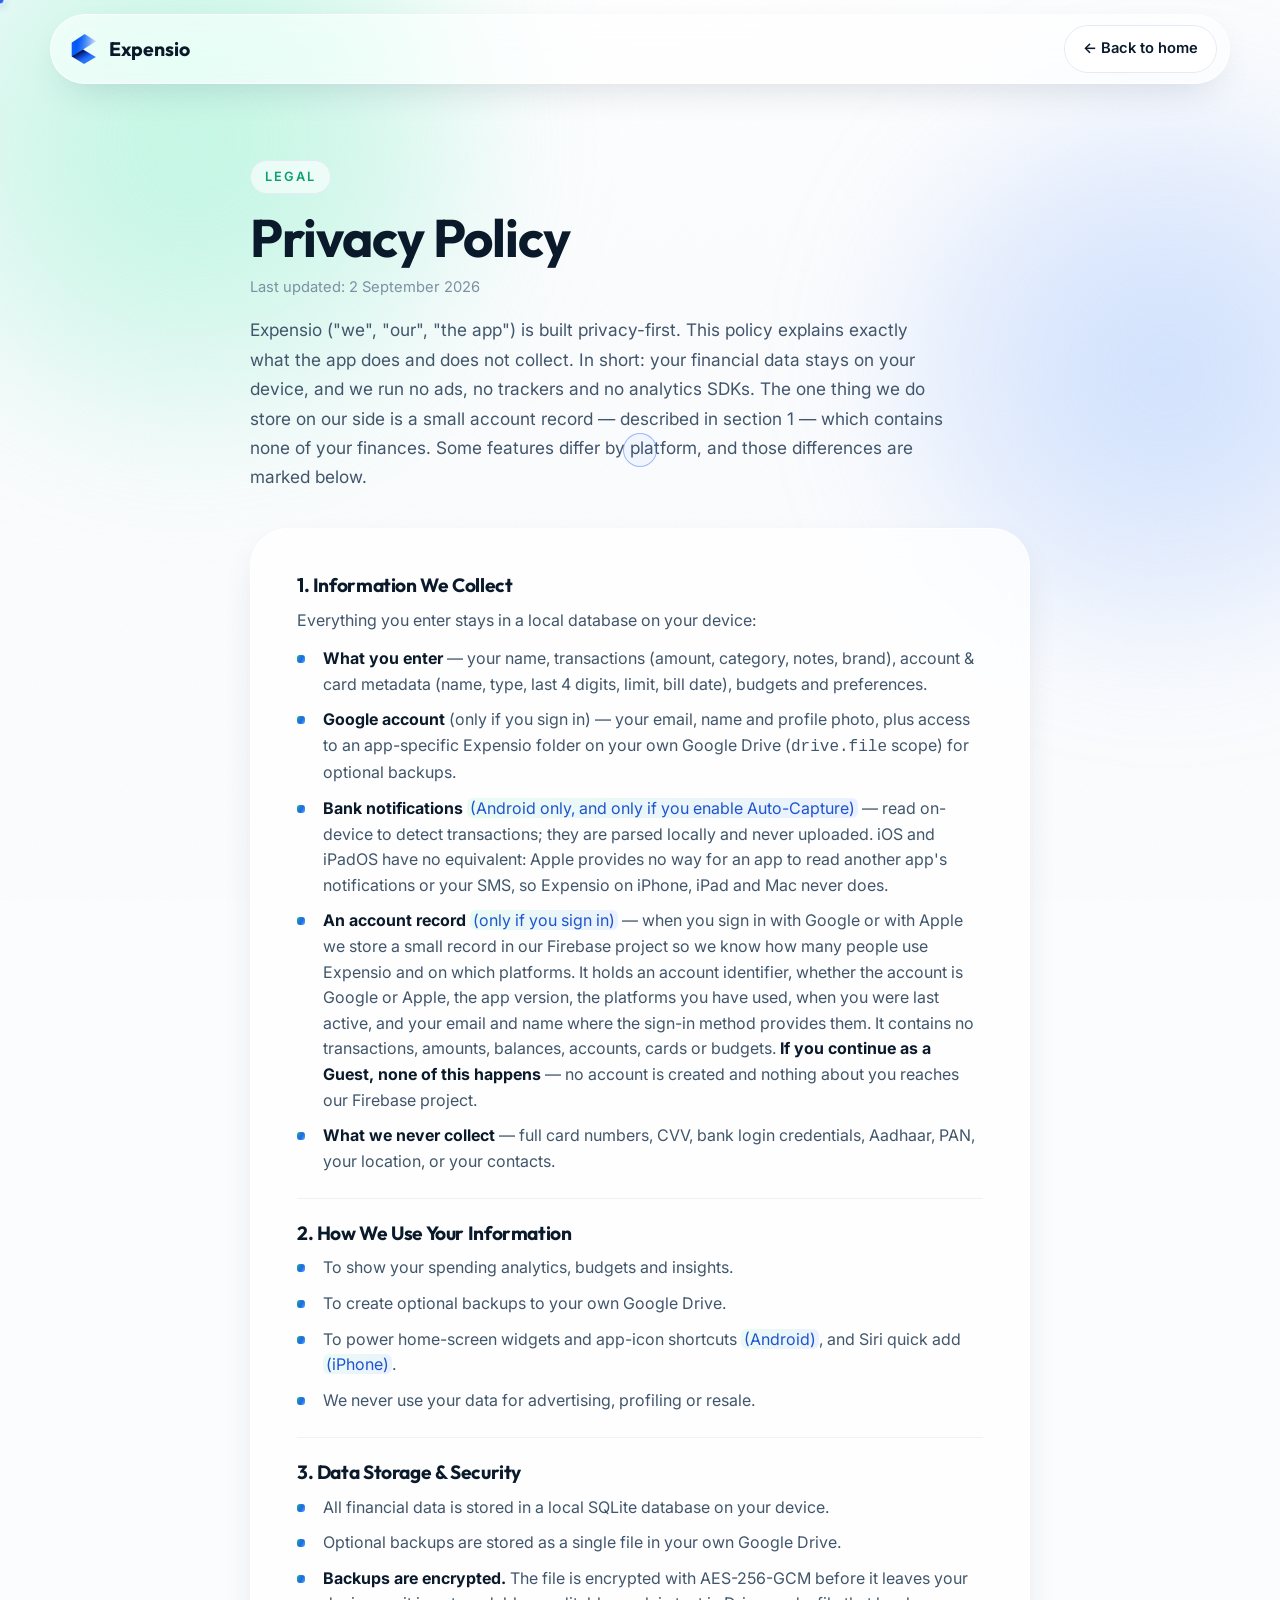
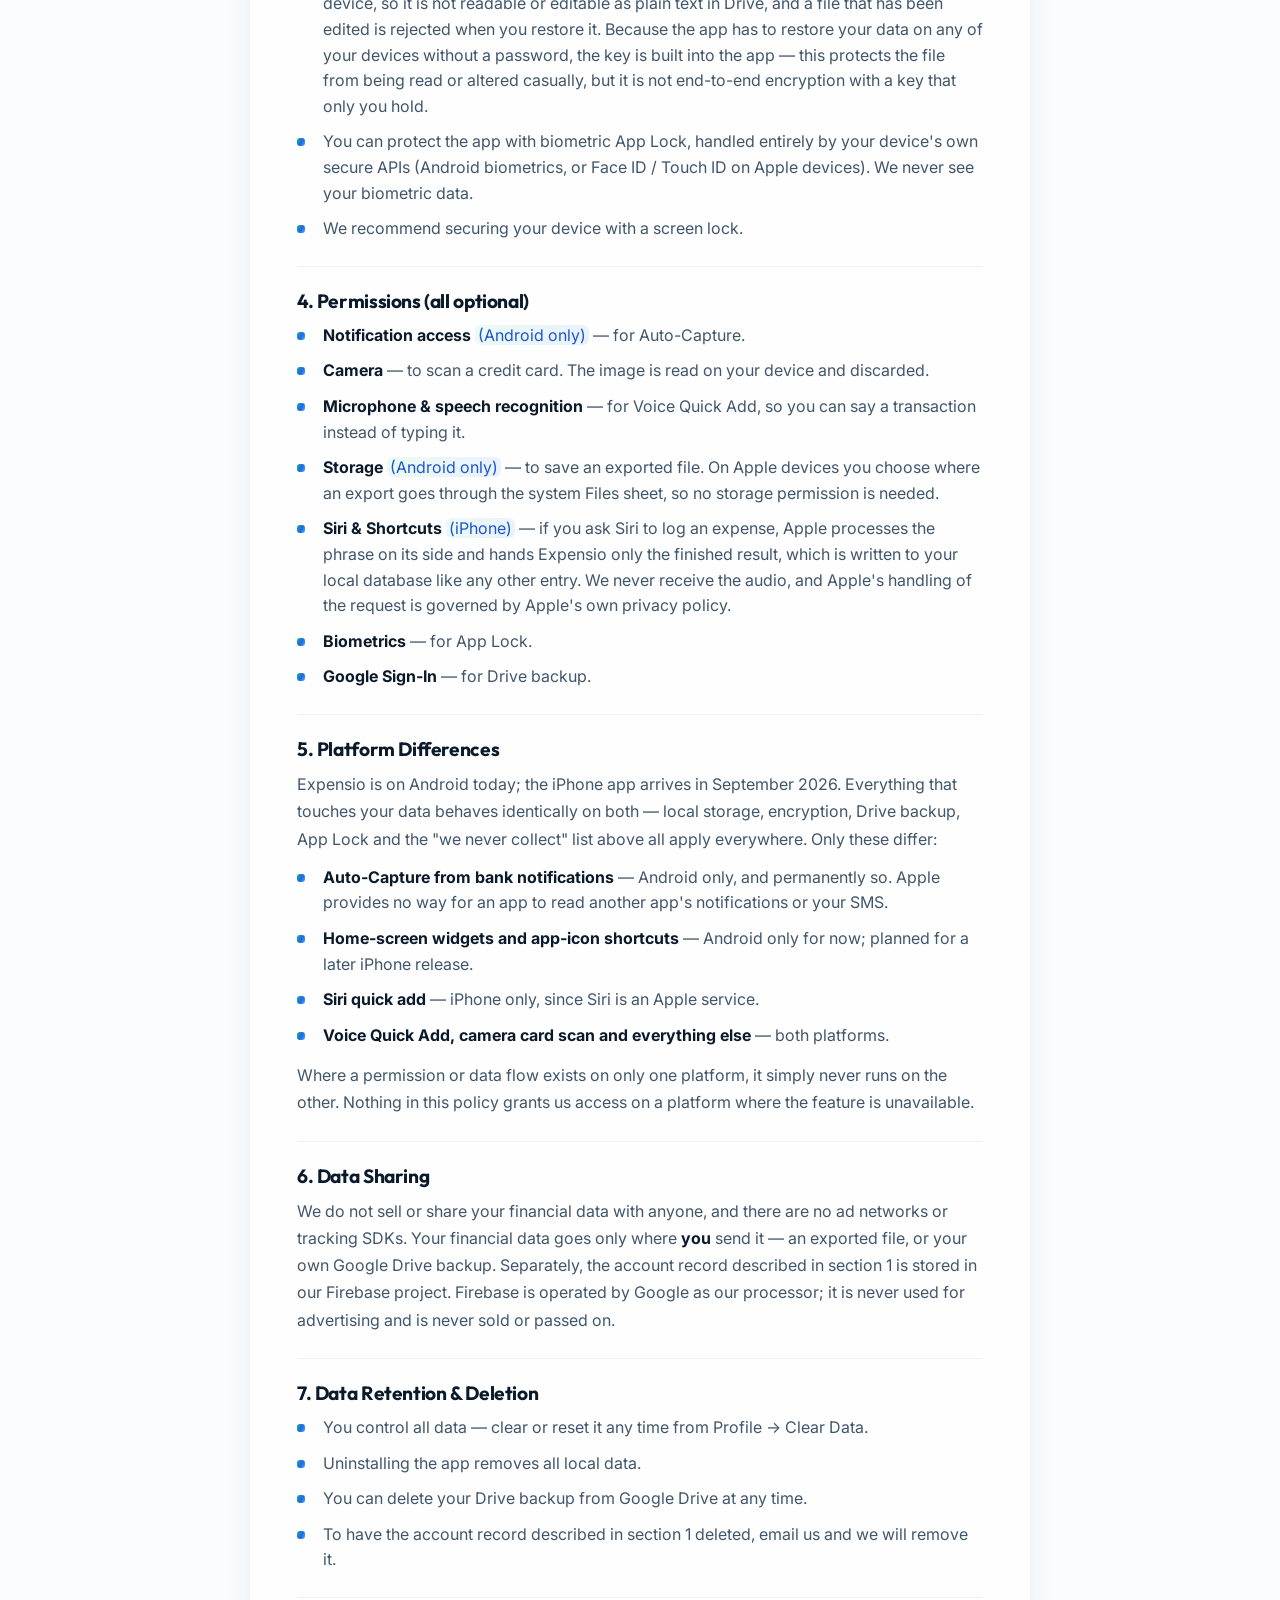
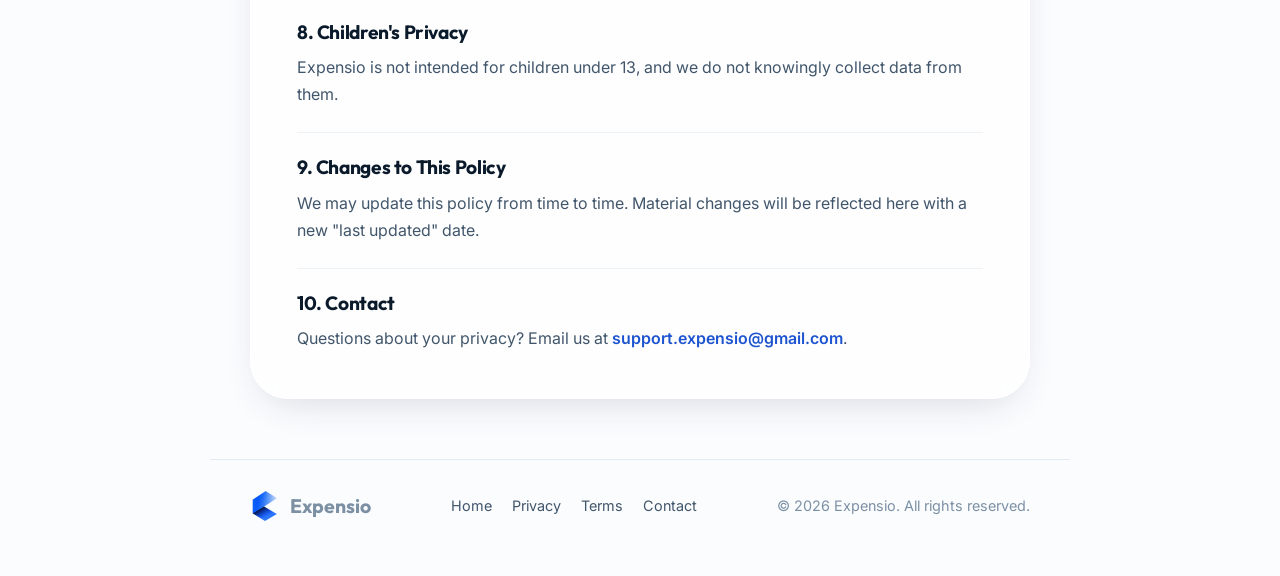
==== commit 21acce7b: "Fix mobile nav hamburger position, disable pinch-zoom, add cookie consent Hamburger was landing next" ====
--- a/privacy.html
+++ b/privacy.html
@@ -2,7 +2,7 @@
 <html lang="en">
 <head>
 <meta charset="UTF-8" />
-<meta name="viewport" content="width=device-width, initial-scale=1.0" />
+<meta name="viewport" content="width=device-width, initial-scale=1.0, maximum-scale=1.0, user-scalable=no" />
 <title>Privacy Policy — Expensio</title>
 <meta name="description" content="Expensio is built privacy-first. Read exactly what the app does and does not collect — your financial data stays on your device." />
 <link rel="icon" type="image/png" href="assets/mark.png?v=20260828" />
--- a/styles.css
+++ b/styles.css
@@ -757,6 +757,7 @@
   .hero__copy{display:grid;justify-items:center}
   .hero__sub{max-width:600px}
   .hero__stage{height:540px;margin-top:20px}
+  .phone--hero{--pw:230px}
   .autodetect{grid-template-columns:1fr;gap:40px}
   .autodetect__copy{text-align:center;justify-items:center;display:grid}
   .ticks{text-align:left}
@@ -769,8 +770,7 @@
   .tmarquee__track{animation-duration:32s}
   .footer__top{grid-template-columns:1fr}
   /* mobile nav: hamburger + dropdown */
-  .nav__toggle{display:flex}
-  .nav .nav__cta{margin-left:auto}
+  .nav__toggle{display:flex;margin-left:auto}
   .nav__links{position:absolute;top:calc(100% + 12px);left:0;right:0;margin-left:0;
     flex-direction:column;gap:4px;padding:12px;
     background:rgba(255,255,255,.92);backdrop-filter:blur(20px) saturate(1.4);
@@ -817,3 +817,23 @@
 .toast strong{font-family:var(--font-d);font-weight:700}
 @media(prefers-reduced-motion:reduce){.toast{transition:opacity .2s}}
 @media(max-width:560px){.toast{bottom:88px;padding:13px 18px;font-size:.9rem}}
+
+/* ============ cookie consent ============ */
+.cookiebar{position:fixed;left:50%;bottom:24px;z-index:10000;transform:translate(-50%,0);
+  display:flex;align-items:center;flex-wrap:wrap;gap:16px;width:min(640px,calc(100vw - 32px));
+  padding:18px 22px;border-radius:20px;background:rgba(11,26,43,.94);color:#fff;
+  backdrop-filter:blur(14px);box-shadow:0 24px 60px -18px rgba(11,26,43,.6);
+  font-size:.92rem;line-height:1.45;opacity:0;pointer-events:none;
+  transition:opacity .32s var(--ease),transform .32s var(--ease)}
+.cookiebar.is-on{opacity:1;pointer-events:auto;transform:translate(-50%,0)}
+.cookiebar[hidden]{display:none}
+.cookiebar p{flex:1 1 260px;margin:0;color:rgba(255,255,255,.88)}
+.cookiebar a{color:#fff;text-decoration:underline}
+.cookiebar__actions{display:flex;gap:10px;flex:0 0 auto;margin-left:auto}
+.cookiebar .btn--ghost{background:rgba(255,255,255,.12);color:#fff;border-color:rgba(255,255,255,.25)}
+.cookiebar .btn--ghost:hover{background:rgba(255,255,255,.18);color:#fff;border-color:rgba(255,255,255,.4)}
+@media(max-width:560px){
+  .cookiebar{bottom:88px;padding:16px 18px;font-size:.88rem}
+  .cookiebar__actions{flex:1 1 100%;margin-left:0}
+  .cookiebar__actions .btn{flex:1}
+}
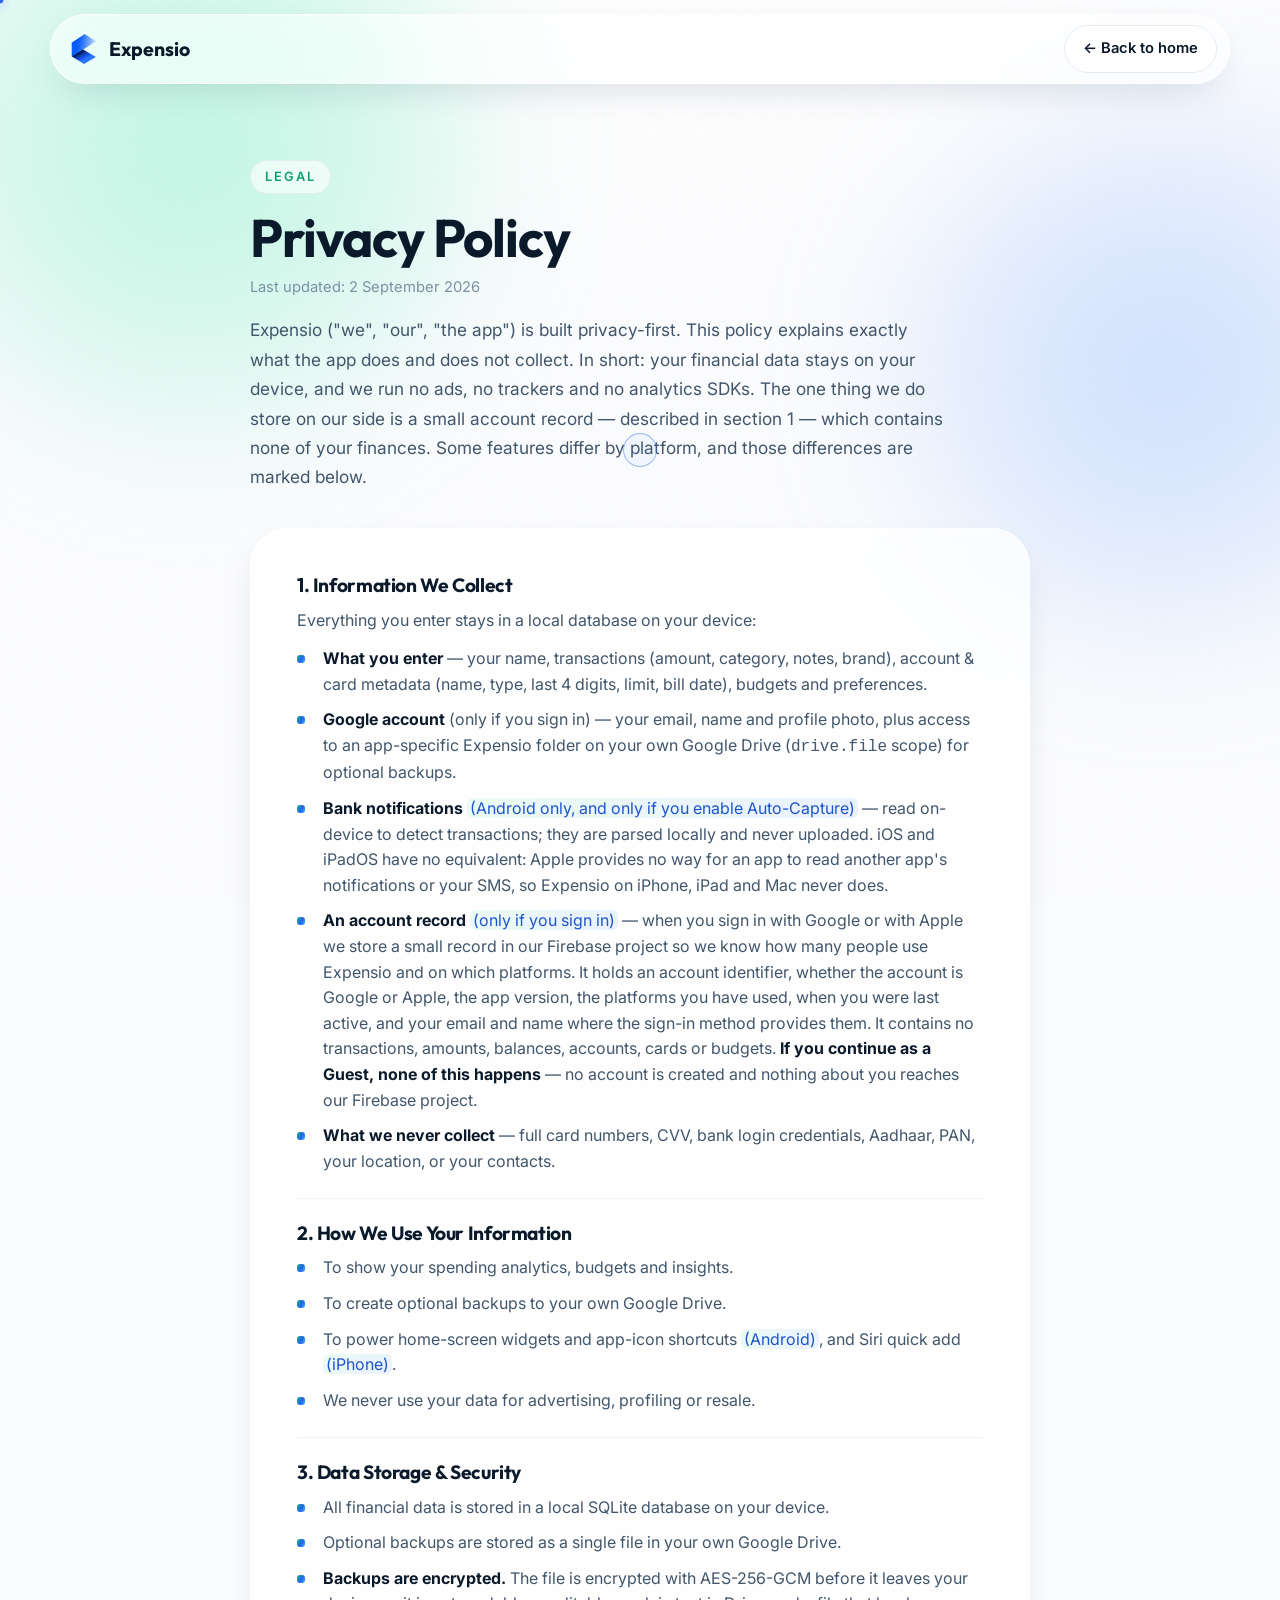
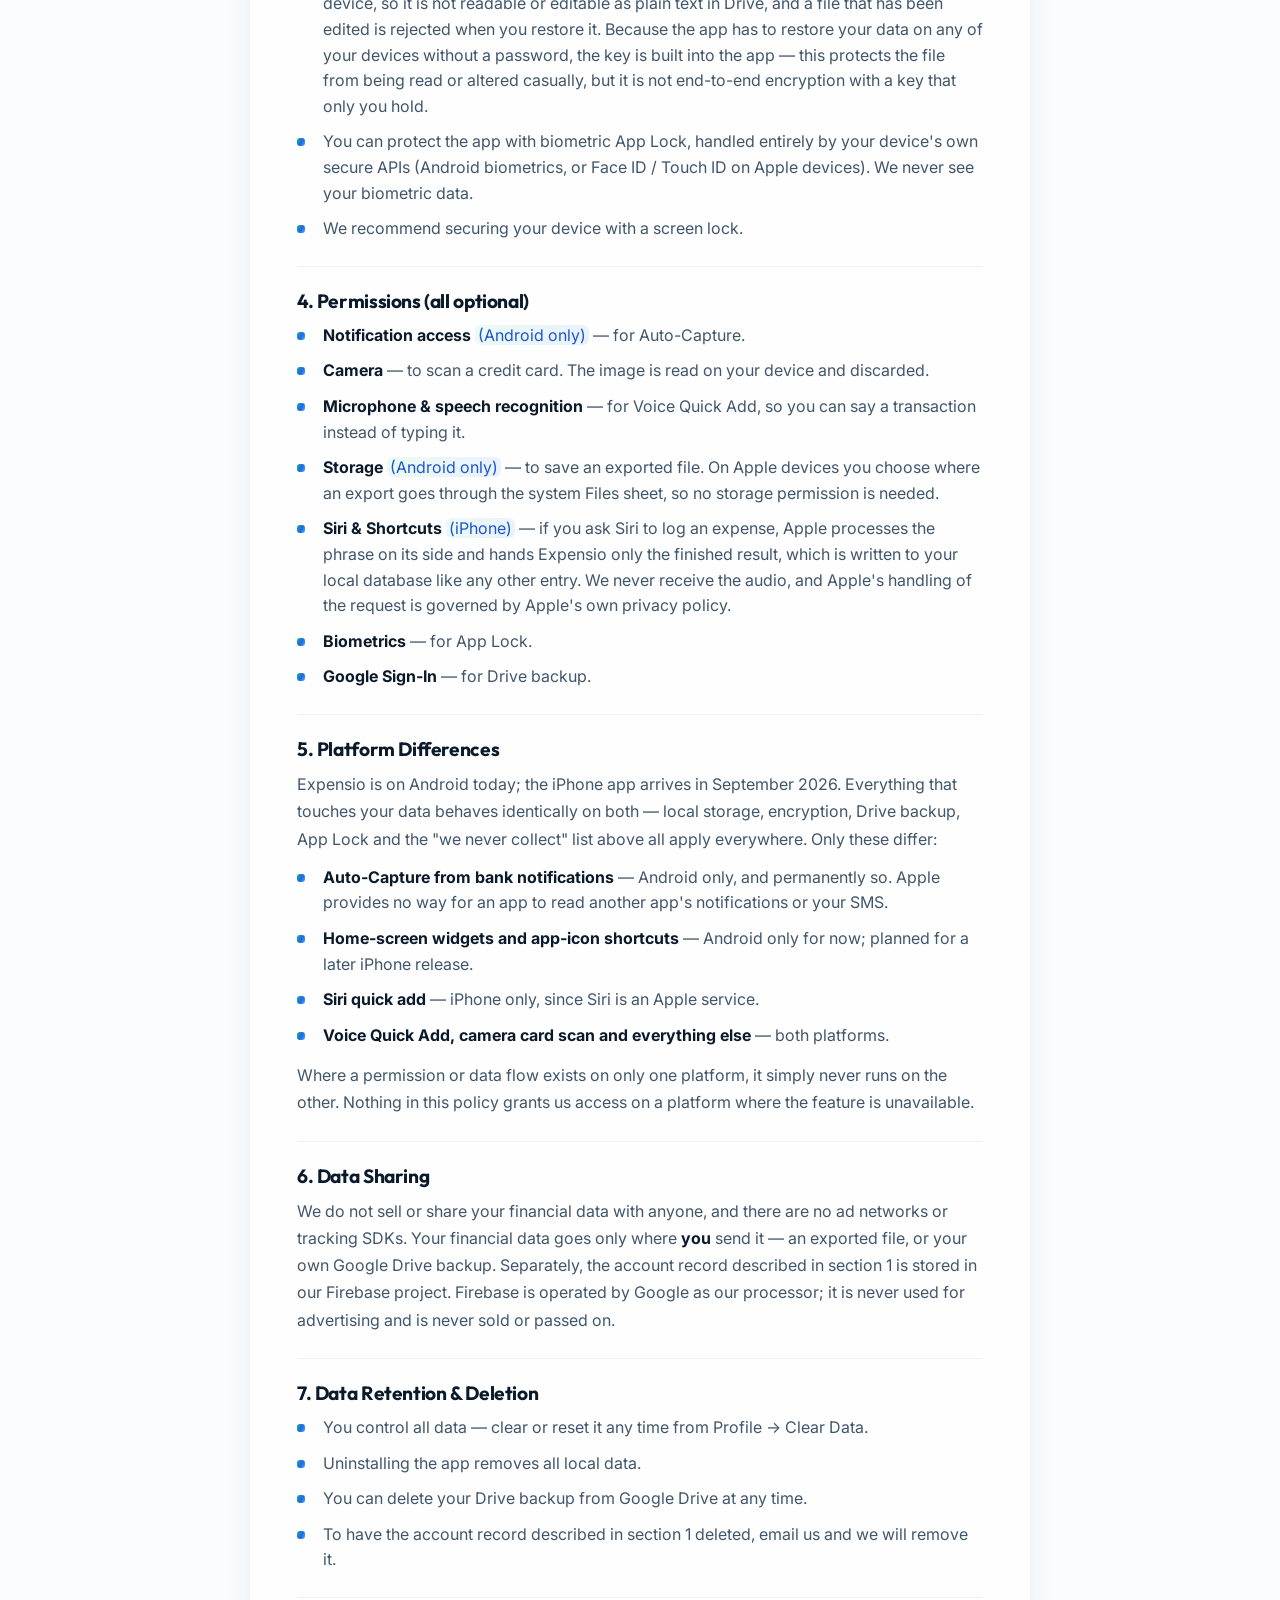
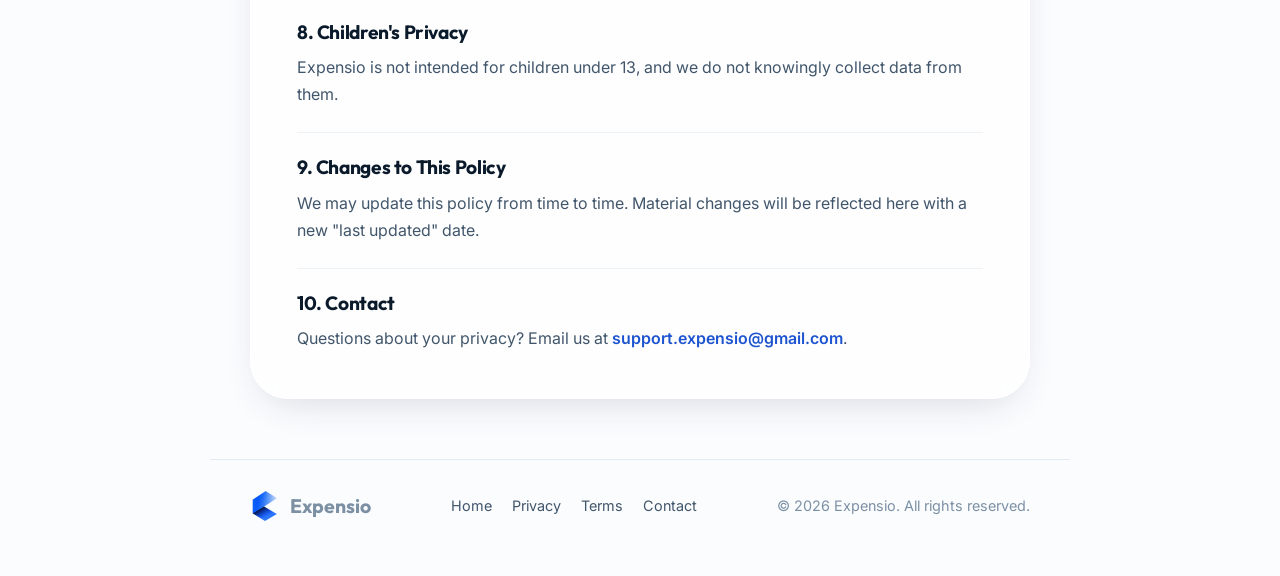
==== commit 5f81f412: "Add SEO basics: robots.txt, sitemap.xml, canonical and social share tags Co-Authored-By: Claude Sonn" ====
--- a/privacy.html
+++ b/privacy.html
@@ -5,6 +5,18 @@
 <meta name="viewport" content="width=device-width, initial-scale=1.0, maximum-scale=1.0, user-scalable=no" />
 <title>Privacy Policy — Expensio</title>
 <meta name="description" content="Expensio is built privacy-first. Read exactly what the app does and does not collect — your financial data stays on your device." />
+<link rel="canonical" href="https://expensio.co.in/privacy.html" />
+
+<meta property="og:type" content="website" />
+<meta property="og:url" content="https://expensio.co.in/privacy.html" />
+<meta property="og:title" content="Privacy Policy — Expensio" />
+<meta property="og:description" content="Expensio is built privacy-first. Read exactly what the app does and does not collect — your financial data stays on your device." />
+<meta property="og:image" content="https://expensio.co.in/assets/mark.png" />
+<meta name="twitter:card" content="summary" />
+<meta name="twitter:title" content="Privacy Policy — Expensio" />
+<meta name="twitter:description" content="Expensio is built privacy-first. Read exactly what the app does and does not collect — your financial data stays on your device." />
+<meta name="twitter:image" content="https://expensio.co.in/assets/mark.png" />
+
 <link rel="icon" type="image/png" href="assets/mark.png?v=20260828" />
 <link rel="preconnect" href="https://fonts.googleapis.com" />
 <link rel="preconnect" href="https://fonts.gstatic.com" crossorigin />
--- a/styles.css
+++ b/styles.css
@@ -48,7 +48,7 @@
 }
 
 *{box-sizing:border-box;margin:0;padding:0}
-html{scroll-behavior:smooth;-webkit-text-size-adjust:100%}
+html{scroll-behavior:smooth;-webkit-text-size-adjust:100%;overscroll-behavior:none}
 body{
   font-family:var(--font-b);
   background:var(--paper);
@@ -56,6 +56,7 @@
   line-height:1.6;
   font-size:17px;
   overflow-x:hidden;
+  overscroll-behavior:none;
   -webkit-font-smoothing:antialiased;
   text-rendering:optimizeLegibility;
 }
@@ -352,13 +353,13 @@
 
 
 /* ============ SHOWCASE — 3D COVERFLOW ============ */
-.cover{position:relative;height:600px;display:flex;align-items:center;justify-content:center;perspective:2000px;margin-top:4px;overflow:hidden}
+.cover{position:relative;height:600px;display:flex;align-items:center;justify-content:center;-webkit-perspective:2000px;perspective:2000px;margin-top:4px;overflow:hidden;touch-action:pan-y}
 .cover__glow{position:absolute;width:min(620px,80vw);height:440px;border-radius:50%;z-index:0;
   background:radial-gradient(circle at 50% 46%,rgba(37,99,235,.20),rgba(16,185,129,.12) 42%,transparent 68%);filter:blur(26px);animation:coverglow 7s ease-in-out infinite}
 @keyframes coverglow{50%{transform:scale(1.09);opacity:.82}}
-.cover__stage{position:relative;width:100%;max-width:900px;height:100%;transform-style:preserve-3d}
+.cover__stage{position:relative;width:100%;max-width:900px;height:100%;-webkit-transform-style:preserve-3d;transform-style:preserve-3d}
 .cslide{position:absolute;top:50%;left:50%;width:282px;cursor:pointer;
-  transition:transform .8s cubic-bezier(.22,.75,.18,1),opacity .6s ease,filter .6s ease;will-change:transform,opacity;backface-visibility:hidden}
+  transition:transform .8s cubic-bezier(.22,.75,.18,1),opacity .6s ease,filter .6s ease;will-change:transform,opacity;-webkit-backface-visibility:hidden;backface-visibility:hidden}
 .cslide .phone{--pw:282px;width:100%;transition:filter .55s var(--ease)}
 .cslide:not(.is-active){filter:saturate(.92)}
 .cslide:not(.is-active) .phone{filter:drop-shadow(0 26px 46px rgba(16,40,70,.20)) brightness(.94)}
